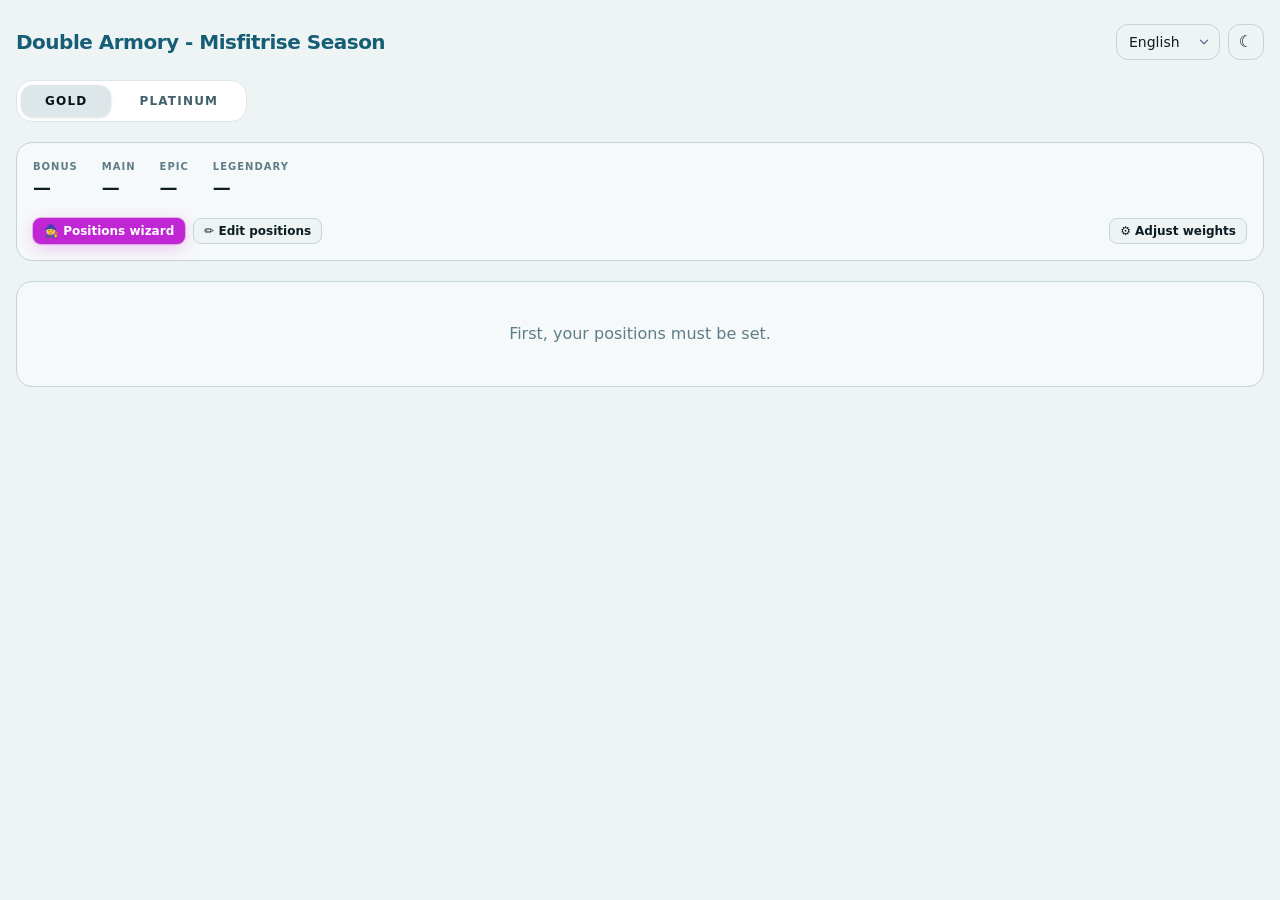
==== misfitrise-2026/index.html @ 25e9555a "Added Misfitrise 2026" ====
<!doctype html><html lang="en"><head><meta charset="UTF-8"><meta name="viewport" content="width=device-width,initial-scale=1"><title>Double Armory - Misfitrise Season</title><script>(()=>{try{const e=localStorage.getItem("theme");document.documentElement.dataset.theme="light"===e||"dark"===e?e:matchMedia("(prefers-color-scheme: light)").matches?"light":"dark"}catch{document.documentElement.dataset.theme="dark"}})()</script><script type="module" crossorigin src="./assets/index-B98xTZjy.js"></script><link rel="stylesheet" crossorigin href="./assets/index-CyBYtYKt.css"></head><body><div id="root"></div></body></html>
---- misfitrise-2026/assets/index-CyBYtYKt.css ----
/*! tailwindcss v4.3.1 | MIT License | https://tailwindcss.com */
@layer properties{@supports (((-webkit-hyphens:none)) and (not (margin-trim:inline))) or ((-moz-orient:inline) and (not (color:rgb(from red r g b)))){*,:before,:after,::backdrop{--tw-rotate-x:initial;--tw-rotate-y:initial;--tw-rotate-z:initial;--tw-skew-x:initial;--tw-skew-y:initial;--tw-border-style:solid;--tw-font-weight:initial;--tw-ordinal:initial;--tw-slashed-zero:initial;--tw-numeric-figure:initial;--tw-numeric-spacing:initial;--tw-numeric-fraction:initial;--tw-shadow:0 0 #0000;--tw-shadow-color:initial;--tw-shadow-alpha:100%;--tw-inset-shadow:0 0 #0000;--tw-inset-shadow-color:initial;--tw-inset-shadow-alpha:100%;--tw-ring-color:initial;--tw-ring-shadow:0 0 #0000;--tw-inset-ring-color:initial;--tw-inset-ring-shadow:0 0 #0000;--tw-ring-inset:initial;--tw-ring-offset-width:0px;--tw-ring-offset-color:#fff;--tw-ring-offset-shadow:0 0 #0000;--tw-outline-style:solid;--tw-blur:initial;--tw-brightness:initial;--tw-contrast:initial;--tw-grayscale:initial;--tw-hue-rotate:initial;--tw-invert:initial;--tw-opacity:initial;--tw-saturate:initial;--tw-sepia:initial;--tw-drop-shadow:initial;--tw-drop-shadow-color:initial;--tw-drop-shadow-alpha:100%;--tw-drop-shadow-size:initial;--tw-tracking:initial;--tw-leading:initial}}}@layer theme{:root,:host{--font-sans:ui-sans-serif, system-ui, sans-serif, "Apple Color Emoji", "Segoe UI Emoji", "Segoe UI Symbol", "Noto Color Emoji";--font-mono:ui-monospace, SFMono-Regular, Menlo, Monaco, Consolas, "Liberation Mono", "Courier New", monospace;--color-slate-100:oklch(96.8% .007 247.896);--color-slate-800:oklch(27.9% .041 260.031);--color-slate-900:oklch(20.8% .042 265.755);--color-slate-950:oklch(12.9% .042 264.695);--spacing:.25rem;--container-md:28rem;--container-3xl:48rem;--text-xs:.75rem;--text-xs--line-height:calc(1 / .75);--text-sm:.875rem;--text-sm--line-height:calc(1.25 / .875);--text-base:1rem;--text-base--line-height:calc(1.5 / 1);--text-lg:1.125rem;--text-lg--line-height:calc(1.75 / 1.125);--text-xl:1.25rem;--text-xl--line-height:calc(1.75 / 1.25);--text-2xl:1.5rem;--text-2xl--line-height:calc(2 / 1.5);--font-weight-medium:500;--font-weight-semibold:600;--font-weight-bold:700;--font-weight-extrabold:800;--tracking-tight:-.025em;--tracking-wide:.025em;--tracking-widest:.1em;--leading-snug:1.375;--radius-lg:.5rem;--radius-xl:.75rem;--radius-2xl:1rem;--default-transition-duration:.15s;--default-transition-timing-function:cubic-bezier(.4, 0, .2, 1);--default-font-family:var(--font-sans);--default-mono-font-family:var(--font-mono);--color-epic:#a855f7;--color-legendary:#f59e0b;--color-mythic:#3b82f6;--color-best:#34d399;--color-accent:#38a3bf;--color-accent-bright:#a6d8ea;--color-canvas:#0e1619;--color-surface:#14222a;--color-panel:#1a2a33;--color-control:#1a2a33;--color-control-hover:#28404c;--color-divider:#2c4651;--color-hairline:#1a2a33;--color-edge:#3b5965;--color-faint:#5f7d89;--color-muted:#8da6b0;--color-ink-2:#c4d4da;--color-heading:#d8e6ec;--color-ink:#eef4f6;--color-ink-strong:#fff}}@layer base{*,:after,:before,::backdrop{box-sizing:border-box;border:0 solid;margin:0;padding:0}::file-selector-button{box-sizing:border-box;border:0 solid;margin:0;padding:0}html,:host{-webkit-text-size-adjust:100%;tab-size:4;line-height:1.5;font-family:var(--default-font-family,ui-sans-serif, system-ui, sans-serif, "Apple Color Emoji", "Segoe UI Emoji", "Segoe UI Symbol", "Noto Color Emoji");font-feature-settings:var(--default-font-feature-settings,normal);font-variation-settings:var(--default-font-variation-settings,normal);-webkit-tap-highlight-color:transparent}hr{height:0;color:inherit;border-top-width:1px}abbr:where([title]){-webkit-text-decoration:underline dotted;text-decoration:underline dotted}h1,h2,h3,h4,h5,h6{font-size:inherit;font-weight:inherit}a{color:inherit;-webkit-text-decoration:inherit;-webkit-text-decoration:inherit;-webkit-text-decoration:inherit;-webkit-text-decoration:inherit;text-decoration:inherit}b,strong{font-weight:bolder}code,kbd,samp,pre{font-family:var(--default-mono-font-family,ui-monospace, SFMono-Regular, Menlo, Monaco, Consolas, "Liberation Mono", "Courier New", monospace);font-feature-settings:var(--default-mono-font-feature-settings,normal);font-variation-settings:var(--default-mono-font-variation-settings,normal);font-size:1em}small{font-size:80%}sub,sup{vertical-align:baseline;font-size:75%;line-height:0;position:relative}sub{bottom:-.25em}sup{top:-.5em}table{text-indent:0;border-color:inherit;border-collapse:collapse}:-moz-focusring{outline:auto}progress{vertical-align:baseline}summary{display:list-item}ol,ul,menu{list-style:none}img,svg,video,canvas,audio,iframe,embed,object{vertical-align:middle;display:block}img,video{max-width:100%;height:auto}button,input,select,optgroup,textarea{font:inherit;font-feature-settings:inherit;font-variation-settings:inherit;letter-spacing:inherit;color:inherit;opacity:1;background-color:#0000;border-radius:0}::file-selector-button{font:inherit;font-feature-settings:inherit;font-variation-settings:inherit;letter-spacing:inherit;color:inherit;opacity:1;background-color:#0000;border-radius:0}:where(select:is([multiple],[size])) optgroup{font-weight:bolder}:where(select:is([multiple],[size])) optgroup option{padding-inline-start:20px}::file-selector-button{margin-inline-end:4px}::placeholder{opacity:1}@supports (not ((-webkit-appearance:-apple-pay-button))) or (contain-intrinsic-size:1px){::placeholder{color:currentColor}@supports (color:color-mix(in lab, red, red)){::placeholder{color:color-mix(in oklab, currentcolor 50%, transparent)}}}textarea{resize:vertical}::-webkit-search-decoration{-webkit-appearance:none}::-webkit-date-and-time-value{min-height:1lh;text-align:inherit}::-webkit-datetime-edit{display:inline-flex}::-webkit-datetime-edit-fields-wrapper{padding:0}::-webkit-datetime-edit{padding-block:0}::-webkit-datetime-edit-year-field{padding-block:0}::-webkit-datetime-edit-month-field{padding-block:0}::-webkit-datetime-edit-day-field{padding-block:0}::-webkit-datetime-edit-hour-field{padding-block:0}::-webkit-datetime-edit-minute-field{padding-block:0}::-webkit-datetime-edit-second-field{padding-block:0}::-webkit-datetime-edit-millisecond-field{padding-block:0}::-webkit-datetime-edit-meridiem-field{padding-block:0}::-webkit-calendar-picker-indicator{line-height:1}:-moz-ui-invalid{box-shadow:none}button,input:where([type=button],[type=reset],[type=submit]){appearance:button}::file-selector-button{appearance:button}::-webkit-inner-spin-button{height:auto}::-webkit-outer-spin-button{height:auto}[hidden]:where(:not([hidden=until-found])){display:none!important}body{background-color:var(--color-canvas);min-height:100vh;color:var(--color-ink);-webkit-font-smoothing:antialiased;-moz-osx-font-smoothing:grayscale;background-image:radial-gradient(ellipse 80% 40% at 50% -10%, var(--page-glow) 0%, transparent 70%);font-family:Segoe UI,system-ui,-apple-system,sans-serif}}@layer components{.container{max-width:var(--container-3xl);gap:calc(var(--spacing) * 5);padding-inline:calc(var(--spacing) * 4);padding-block:calc(var(--spacing) * 6);flex-direction:column;margin-inline:auto;display:flex}.app-header{justify-content:space-between;align-items:center;gap:calc(var(--spacing) * 4);display:flex}.app-title{font-size:var(--text-xl);line-height:var(--tw-leading,var(--text-xl--line-height));--tw-font-weight:var(--font-weight-extrabold);font-weight:var(--font-weight-extrabold);--tw-tracking:var(--tracking-tight);letter-spacing:var(--tracking-tight);color:var(--color-accent-bright)}.header-controls{align-items:center;gap:calc(var(--spacing) * 2);display:flex}.theme-toggle{height:calc(var(--spacing) * 9);width:calc(var(--spacing) * 9);border-radius:var(--radius-xl);font-size:var(--text-base);line-height:var(--tw-leading,var(--text-base--line-height));--tw-leading:1;justify-content:center;align-items:center;padding:0;line-height:1;display:flex}.language-select{height:calc(var(--spacing) * 9);cursor:pointer;appearance:none;border-radius:var(--radius-xl);border-style:var(--tw-border-style);border-width:1px;border-color:var(--color-divider);background-color:var(--color-control);padding-block:0;padding-right:calc(var(--spacing) * 8);padding-left:calc(var(--spacing) * 3);font-size:var(--text-sm);line-height:var(--tw-leading,var(--text-sm--line-height));color:var(--color-ink);transition-property:color,background-color,border-color,outline-color,text-decoration-color,fill,stroke,--tw-gradient-from,--tw-gradient-via,--tw-gradient-to;transition-timing-function:var(--tw-ease,var(--default-transition-timing-function));transition-duration:var(--tw-duration,var(--default-transition-duration))}@media (hover:hover){.language-select:hover{background-color:var(--color-control-hover)}}.language-select{background-image:url("data:image/svg+xml,%3Csvg xmlns='http://www.w3.org/2000/svg' viewBox='0 0 16 16' fill='none' stroke='%2364748b' stroke-width='1.5' stroke-linecap='round' stroke-linejoin='round'%3E%3Cpath d='M4 6l4 4 4-4'/%3E%3C/svg%3E");background-position:right .5rem center;background-repeat:no-repeat;background-size:.85rem}.tabs{gap:var(--spacing);border-radius:var(--radius-2xl);border-style:var(--tw-border-style);border-width:1px;border-color:var(--color-hairline);background-color:var(--color-surface);width:fit-content;padding:var(--spacing);display:inline-flex}.tab{cursor:pointer;border-radius:var(--radius-xl);border-style:var(--tw-border-style);padding-inline:calc(var(--spacing) * 6);padding-block:calc(var(--spacing) * 2);font-size:var(--text-xs);line-height:var(--tw-leading,var(--text-xs--line-height));--tw-font-weight:var(--font-weight-bold);font-weight:var(--font-weight-bold);--tw-tracking:var(--tracking-widest);letter-spacing:var(--tracking-widest);color:var(--color-muted);text-transform:uppercase;transition-property:color,background-color,border-color,outline-color,text-decoration-color,fill,stroke,--tw-gradient-from,--tw-gradient-via,--tw-gradient-to;transition-timing-function:var(--tw-ease,var(--default-transition-timing-function));transition-duration:var(--tw-duration,var(--default-transition-duration));background-color:#0000;border-width:0}.tab:hover{background-color:var(--color-control);color:var(--color-ink)}.tab[aria-current=true]{background-color:var(--color-control-hover);color:var(--color-ink-strong);--tw-shadow:0 1px 3px 0 var(--tw-shadow-color,#0000001a), 0 1px 2px -1px var(--tw-shadow-color,#0000001a);box-shadow:var(--tw-inset-shadow), var(--tw-inset-ring-shadow), var(--tw-ring-offset-shadow), var(--tw-ring-shadow), var(--tw-shadow)}.view-toggle{margin-block:calc(var(--spacing) * -2);cursor:pointer;align-items:center;gap:var(--spacing);border-radius:var(--radius-xl);border-style:var(--tw-border-style);border-width:1px;border-color:var(--color-hairline);background-color:var(--color-surface);width:fit-content;padding-inline:calc(var(--spacing) * 3);padding-block:var(--spacing);--tw-font-weight:var(--font-weight-bold);font-size:10px;font-weight:var(--font-weight-bold);--tw-tracking:var(--tracking-wide);letter-spacing:var(--tracking-wide);color:var(--color-muted);text-transform:uppercase;transition-property:color,background-color,border-color,outline-color,text-decoration-color,fill,stroke,--tw-gradient-from,--tw-gradient-via,--tw-gradient-to;transition-timing-function:var(--tw-ease,var(--default-transition-timing-function));transition-duration:var(--tw-duration,var(--default-transition-duration));align-self:flex-end;display:inline-flex}.view-toggle:hover{background-color:var(--color-control);color:var(--color-ink)}.view-toggle[aria-pressed=true],.view-toggle[aria-checked=true]{background-color:var(--color-control-hover);color:var(--color-ink-strong);--tw-shadow:0 1px 3px 0 var(--tw-shadow-color,#0000001a), 0 1px 2px -1px var(--tw-shadow-color,#0000001a);box-shadow:var(--tw-inset-shadow), var(--tw-inset-ring-shadow), var(--tw-ring-offset-shadow), var(--tw-ring-shadow), var(--tw-shadow)}.badge{padding-inline:calc(var(--spacing) * 1.5);padding-block:calc(var(--spacing) * .5);--tw-font-weight:var(--font-weight-bold);font-size:10px;font-weight:var(--font-weight-bold);--tw-tracking:var(--tracking-wide);letter-spacing:var(--tracking-wide);text-transform:uppercase;border-radius:.25rem;display:inline-block}.badge-epic{color:var(--color-epic);background:#a855f729}.badge-legendary{color:var(--color-legendary);background:#f59e0b29}.badge-mythic{color:var(--color-mythic);background:#3b82f629}.inputs{gap:calc(var(--spacing) * 4);border-radius:var(--radius-2xl);border-style:var(--tw-border-style);border-width:1px;border-color:var(--color-edge);background-color:#1a2a3380;flex-direction:column;display:flex}@supports (color:color-mix(in lab, red, red)){.inputs{background-color:color-mix(in oklab, var(--color-panel) 50%, transparent)}}.inputs{padding:calc(var(--spacing) * 4)}.readouts{align-items:flex-end;gap:calc(var(--spacing) * 6);flex-wrap:wrap;display:flex}.readout-label{--tw-font-weight:var(--font-weight-bold);font-size:10px;font-weight:var(--font-weight-bold);--tw-tracking:var(--tracking-widest);letter-spacing:var(--tracking-widest);color:var(--color-faint);text-transform:uppercase}.readout-value{font-size:var(--text-lg);line-height:var(--tw-leading,var(--text-lg--line-height));--tw-font-weight:var(--font-weight-bold);font-weight:var(--font-weight-bold);--tw-numeric-spacing:tabular-nums;font-variant-numeric:var(--tw-ordinal,) var(--tw-slashed-zero,) var(--tw-numeric-figure,) var(--tw-numeric-spacing,) var(--tw-numeric-fraction,)}.warn{border-radius:var(--radius-lg);padding-inline:calc(var(--spacing) * 3);padding-block:calc(var(--spacing) * 2);font-size:var(--text-sm);line-height:var(--tw-leading,var(--text-sm--line-height));color:var(--color-ink-2);border:1px solid #f59e0b59}@supports (color:color-mix(in lab, red, red)){.warn{border:1px solid color-mix(in srgb, var(--color-legendary) 35%, transparent)}}.warn{border-left-width:3px;border-left-color:var(--color-legendary);background:#f59e0b1a}@supports (color:color-mix(in lab, red, red)){.warn{background:color-mix(in srgb, var(--color-legendary) 10%, transparent)}}.view-btns,.pos-bar,.weights-header,.calibration-actions,.calibration-event-btns{gap:calc(var(--spacing) * 2);flex-wrap:wrap;display:flex}.input-group{gap:var(--spacing);font-size:var(--text-sm);line-height:var(--tw-leading,var(--text-sm--line-height));color:var(--color-ink-2);flex-direction:column;display:flex}.input-grid{column-gap:calc(var(--spacing) * 8);row-gap:calc(var(--spacing) * 4);grid-template-columns:repeat(auto-fill,minmax(12rem,1fr));display:grid}.input-group>span{white-space:nowrap}.input-suffix{align-items:center;gap:calc(var(--spacing) * 1.5);display:flex}.input-suffix>span{font-size:var(--text-sm);line-height:var(--tw-leading,var(--text-sm--line-height));--tw-font-weight:var(--font-weight-semibold);font-weight:var(--font-weight-semibold);color:var(--color-muted)}.stepper{align-items:center;gap:calc(var(--spacing) * 2);display:flex}.stepper-value{min-width:calc(var(--spacing) * 10);justify-content:center;align-items:center;gap:var(--spacing);font-size:var(--text-base);line-height:var(--tw-leading,var(--text-base--line-height));--tw-font-weight:var(--font-weight-bold);font-weight:var(--font-weight-bold);color:var(--color-ink);display:inline-flex}.stepper-value input{width:calc(var(--spacing) * 14);text-align:center;font-size:var(--text-base);line-height:var(--tw-leading,var(--text-base--line-height));--tw-font-weight:var(--font-weight-bold);font-weight:var(--font-weight-bold);color:var(--color-ink);--tw-outline-style:none;appearance:textfield;background-color:#0000;outline-style:none}.stepper-value input::-webkit-inner-spin-button{-webkit-appearance:none;margin:0}.stepper-value input::-webkit-outer-spin-button{-webkit-appearance:none;margin:0}.stepper-suffix{font-size:var(--text-sm);line-height:var(--tw-leading,var(--text-sm--line-height));--tw-font-weight:var(--font-weight-semibold);font-weight:var(--font-weight-semibold);color:var(--color-muted)}.pos-bar{border-top-style:var(--tw-border-style);border-top-width:1px;border-color:var(--color-divider);padding-top:calc(var(--spacing) * 4)}button{cursor:pointer;border-radius:var(--radius-lg);border-style:var(--tw-border-style);border-width:1px;border-color:var(--color-divider);background-color:var(--color-control);padding-inline:calc(var(--spacing) * 3);padding-block:calc(var(--spacing) * 1.5);font-size:var(--text-sm);line-height:var(--tw-leading,var(--text-sm--line-height));--tw-font-weight:var(--font-weight-semibold);font-weight:var(--font-weight-semibold);color:var(--color-ink);transition-property:color,background-color,border-color,outline-color,text-decoration-color,fill,stroke,--tw-gradient-from,--tw-gradient-via,--tw-gradient-to;transition-timing-function:var(--tw-ease,var(--default-transition-timing-function));transition-duration:var(--tw-duration,var(--default-transition-duration))}@media (hover:hover){button:hover{background-color:var(--color-control-hover)}}button:disabled{cursor:not-allowed;opacity:.4}input[type=number]{width:calc(var(--spacing) * 16);border-radius:var(--radius-lg);border-style:var(--tw-border-style);border-width:1px;border-color:var(--color-divider);background-color:var(--color-control);padding-inline:calc(var(--spacing) * 2.5);padding-block:calc(var(--spacing) * 1.5);font-size:var(--text-base);line-height:var(--tw-leading,var(--text-base--line-height));--tw-font-weight:var(--font-weight-bold);font-weight:var(--font-weight-bold);color:var(--color-ink);--tw-outline-style:none;outline-style:none}input[type=number]:focus{border-color:var(--color-faint)}.btn-sm{padding-inline:calc(var(--spacing) * 2.5);padding-block:var(--spacing);font-size:var(--text-xs);line-height:var(--tw-leading,var(--text-xs--line-height))}.open-btn,.calibration-confirm{background:var(--cta-bg);color:var(--cta-fg);border-color:#0000}.open-btn:hover,.calibration-confirm:hover{background:var(--cta-bg-hover)}.btn-primary{background:var(--wizard-bg);color:var(--wizard-fg);box-shadow:0 0 0 1px var(--wizard-glow), 0 4px 18px -2px var(--wizard-glow);border-color:#0000}.btn-primary:hover{background:var(--wizard-bg-hover)}.e-cell .open-btn{margin-top:auto;margin-left:auto}.open-btn:focus{--tw-outline-style:none;box-shadow:0 0 0 2px var(--color-canvas), 0 0 0 4px var(--color-accent);outline-style:none}.undo-btn{padding-inline:calc(var(--spacing) * 2);padding-block:var(--spacing);font-size:var(--text-xs);line-height:var(--tw-leading,var(--text-xs--line-height));--tw-font-weight:var(--font-weight-medium);font-weight:var(--font-weight-medium);color:var(--color-faint);background-color:#0000;border-color:#0000;margin-top:auto;margin-left:auto}.undo-btn:hover{background-color:var(--color-control);color:var(--color-ink-2)}.table-wrap{border-radius:var(--radius-2xl);border-style:var(--tw-border-style);border-width:1px;border-color:var(--color-edge);background-color:#1a2a3380;overflow:hidden}@supports (color:color-mix(in lab, red, red)){.table-wrap{background-color:color-mix(in oklab, var(--color-panel) 50%, transparent)}}.t-head,.t-row{gap:calc(var(--spacing) * 3);padding-inline:calc(var(--spacing) * 3);grid-template-columns:2.5rem 1fr 1fr;display:grid}.t-head{border-bottom-style:var(--tw-border-style);border-bottom-width:1px;border-color:var(--color-divider);padding-block:calc(var(--spacing) * 2);align-items:center}.t-head-cell{--tw-font-weight:var(--font-weight-bold);font-size:11px;font-weight:var(--font-weight-bold);--tw-tracking:var(--tracking-widest);letter-spacing:var(--tracking-widest);color:var(--color-faint);text-transform:uppercase}.t-head-cell.assault,.t-head-cell.main{font-size:var(--text-lg);line-height:var(--tw-leading,var(--text-lg--line-height));--tw-font-weight:var(--font-weight-extrabold);font-weight:var(--font-weight-extrabold);--tw-tracking:var(--tracking-wide);letter-spacing:var(--tracking-wide);color:var(--color-accent-bright)}.t-head-cell.best-head{color:var(--color-best)}.t-head-cell.rec{font-size:var(--text-xl);line-height:var(--tw-leading,var(--text-xl--line-height))}.t-head-cell.dim{font-size:var(--text-sm);line-height:var(--tw-leading,var(--text-sm--line-height))}.t-row{min-height:calc(var(--spacing) * 14);border-bottom-style:var(--tw-border-style);border-color:#2c465180;border-bottom-width:1px;align-items:stretch}@supports (color:color-mix(in lab, red, red)){.t-row{border-color:color-mix(in oklab, var(--color-divider) 50%, transparent)}}.t-row{padding-block:calc(var(--spacing) * 2)}.chest-num{font-size:var(--text-sm);line-height:var(--tw-leading,var(--text-sm--line-height));--tw-font-weight:var(--font-weight-bold);font-weight:var(--font-weight-bold);color:var(--color-faint);--tw-numeric-spacing:tabular-nums;font-variant-numeric:var(--tw-ordinal,) var(--tw-slashed-zero,) var(--tw-numeric-figure,) var(--tw-numeric-spacing,) var(--tw-numeric-fraction,)}.e-cell{align-items:flex-start;gap:calc(var(--spacing) * 1.5);border-radius:var(--radius-lg);min-width:0;padding:calc(var(--spacing) * 2);font-size:var(--text-sm);line-height:var(--tw-leading,var(--text-sm--line-height));flex-direction:column;display:flex}.e-cell .chosen{text-decoration-line:underline;-webkit-text-decoration-color:var(--color-faint);-webkit-text-decoration-color:var(--color-faint);-webkit-text-decoration-color:var(--color-faint);text-decoration-color:var(--color-faint);text-underline-offset:2px}.e-cell.better{--tw-font-weight:var(--font-weight-semibold);font-weight:var(--font-weight-semibold);background:var(--better-bg);box-shadow:inset 0 0 0 1.5px var(--better-ring)}.bonus-row{background:var(--bonus-bg)}.t-row.current{margin-block:var(--spacing);border-radius:var(--radius-xl);border-style:var(--tw-border-style);padding-block:calc(var(--spacing) * 3);border-width:1px;border-color:var(--current-border);background:var(--current-bg);box-shadow:0 0 0 1px var(--current-ring)}.t-row.upcoming{opacity:.65}.t-row.history{opacity:.45}.empty,.empty-state{padding-inline:calc(var(--spacing) * 4);padding-block:calc(var(--spacing) * 10);text-align:center;color:var(--color-faint)}.empty-state{border-radius:var(--radius-2xl);border-style:var(--tw-border-style);border-width:1px;border-color:var(--color-edge);background-color:#1a2a3380}@supports (color:color-mix(in lab, red, red)){.empty-state{background-color:color-mix(in oklab, var(--color-panel) 50%, transparent)}}.guidance{margin-bottom:calc(var(--spacing) * 3);align-items:center;gap:calc(var(--spacing) * 2);border-radius:var(--radius-2xl);border-style:var(--tw-border-style);padding:calc(var(--spacing) * 4);text-align:center;border-width:1px;border-color:var(--current-border);background:var(--current-bg);box-shadow:0 0 0 1px var(--current-ring);flex-direction:column;display:flex}.guidance-instruction{font-size:var(--text-base);line-height:var(--tw-leading,var(--text-base--line-height));color:var(--color-ink-2)}.guidance-instruction .g-num,.guidance-instruction .g-evt{font-size:var(--text-2xl);line-height:var(--tw-leading,var(--text-2xl--line-height));--tw-font-weight:var(--font-weight-extrabold);font-weight:var(--font-weight-extrabold);color:var(--color-ink)}.guidance-rarities{font-size:var(--text-sm);line-height:var(--tw-leading,var(--text-sm--line-height))}.rarity-name{--tw-font-weight:var(--font-weight-semibold);font-weight:var(--font-weight-semibold)}.rname-epic{color:var(--color-epic)}.rname-legendary{color:var(--color-legendary)}.rname-mythic{color:var(--color-mythic)}.guidance-action{margin-top:var(--spacing);border-radius:var(--radius-lg);padding-inline:calc(var(--spacing) * 6);padding-block:calc(var(--spacing) * 2.5);--tw-font-weight:var(--font-weight-bold);font-weight:var(--font-weight-bold);background:var(--cta-bg);color:var(--cta-fg)}.guidance-action:hover{background:var(--cta-bg-hover)}.e-cell.continuity{border-radius:var(--radius-lg);outline:1.5px dashed #38a3bf8c}@supports (color:color-mix(in lab, red, red)){.e-cell.continuity{outline:1.5px dashed color-mix(in srgb, var(--color-accent) 55%, transparent)}}.e-cell.continuity{outline-offset:-1.5px}.view-selector{margin-top:var(--spacing);margin-bottom:var(--spacing);justify-content:flex-end;align-items:center;gap:calc(var(--spacing) * 2);flex-wrap:wrap;align-self:flex-end;display:flex}.view-desc{margin-bottom:calc(var(--spacing) * 3);text-align:center;font-size:var(--text-sm);line-height:var(--tw-leading,var(--text-sm--line-height));--tw-leading:var(--leading-snug);line-height:var(--leading-snug);color:var(--color-faint)}.bulk{margin-bottom:calc(var(--spacing) * 3);gap:calc(var(--spacing) * 3);flex-direction:column;display:flex}.bulk-reco{text-align:center;font-size:var(--text-base);line-height:var(--tw-leading,var(--text-base--line-height));color:var(--color-ink-2)}.bulk-reco .g-num,.bulk-reco .g-evt{font-size:var(--text-2xl);line-height:var(--tw-leading,var(--text-2xl--line-height));--tw-font-weight:var(--font-weight-extrabold);font-weight:var(--font-weight-extrabold);color:var(--color-ink)}.bulk-cols{gap:calc(var(--spacing) * 3);grid-template-columns:repeat(2,minmax(0,1fr));display:grid}.bulk-col{gap:calc(var(--spacing) * 2);border-radius:var(--radius-2xl);border-style:var(--tw-border-style);border-width:1px;border-color:var(--color-edge);background-color:#1a2a3380;flex-direction:column;display:flex}@supports (color:color-mix(in lab, red, red)){.bulk-col{background-color:color-mix(in oklab, var(--color-panel) 50%, transparent)}}.bulk-col{padding:calc(var(--spacing) * 3)}.bulk-col-best{border-color:var(--current-border);background:var(--current-bg);box-shadow:0 0 0 1px var(--current-ring)}.bulk-col-head{justify-content:space-between;align-items:baseline;gap:calc(var(--spacing) * 2);display:flex}.bulk-evt{font-size:var(--text-base);line-height:var(--tw-leading,var(--text-base--line-height));--tw-font-weight:var(--font-weight-bold);font-weight:var(--font-weight-bold);color:var(--color-ink-strong)}.bulk-draws{gap:calc(var(--spacing) * .5);font-size:var(--text-sm);line-height:var(--tw-leading,var(--text-sm--line-height));flex-direction:column;display:flex}.bulk-draw{align-items:center;gap:var(--spacing);--tw-font-weight:var(--font-weight-medium);font-weight:var(--font-weight-medium);display:flex}.bulk-draw-bonus{--tw-font-weight:var(--font-weight-semibold);font-weight:var(--font-weight-semibold)}.bulk-star{color:var(--color-legendary)}.bulk-commit-alt{opacity:.8;background:var(--control-bg,var(--cta-bg))}.bulk-unavailable{border-radius:var(--radius-2xl);border-style:var(--tw-border-style);border-width:1px;border-color:var(--color-edge);background-color:#1a2a3380}@supports (color:color-mix(in lab, red, red)){.bulk-unavailable{background-color:color-mix(in oklab, var(--color-panel) 50%, transparent)}}.bulk-unavailable{padding:calc(var(--spacing) * 4);text-align:center;font-size:var(--text-sm);line-height:var(--tw-leading,var(--text-sm--line-height));color:var(--color-faint)}.weights-wrap{gap:calc(var(--spacing) * 3);border-radius:var(--radius-2xl);border-style:var(--tw-border-style);border-width:1px;border-color:var(--color-edge);background-color:#1a2a3380;flex-direction:column;display:flex}@supports (color:color-mix(in lab, red, red)){.weights-wrap{background-color:color-mix(in oklab, var(--color-panel) 50%, transparent)}}.weights-wrap{padding:calc(var(--spacing) * 4)}.weights-intro{gap:calc(var(--spacing) * .5);flex-direction:column;display:flex}.weights-intro-title{font-size:var(--text-base);line-height:var(--tw-leading,var(--text-base--line-height));--tw-font-weight:var(--font-weight-semibold);font-weight:var(--font-weight-semibold);color:var(--color-ink-2)}.weights-intro-body{font-size:var(--text-sm);line-height:var(--tw-leading,var(--text-sm--line-height));--tw-leading:var(--leading-snug);line-height:var(--leading-snug);color:var(--color-faint)}.weight-list{gap:var(--spacing);flex-direction:column;display:flex}.weight-item{align-items:center;gap:calc(var(--spacing) * 3);border-radius:var(--radius-lg);border-style:var(--tw-border-style);border-width:1px;border-color:var(--color-hairline);background-color:#1a2a3366;display:flex}@supports (color:color-mix(in lab, red, red)){.weight-item{background-color:color-mix(in oklab, var(--color-panel) 40%, transparent)}}.weight-item{padding-inline:calc(var(--spacing) * 3);padding-block:calc(var(--spacing) * 2)}.weight-item[data-dragging]{border-color:var(--color-edge);background-color:#28404c99}@supports (color:color-mix(in lab, red, red)){.weight-item[data-dragging]{background-color:color-mix(in oklab, var(--color-control-hover) 60%, transparent)}}.weight-item[data-dragging]{--tw-shadow:0 10px 15px -3px var(--tw-shadow-color,#0000001a), 0 4px 6px -4px var(--tw-shadow-color,#0000001a);box-shadow:var(--tw-inset-shadow), var(--tw-inset-ring-shadow), var(--tw-ring-offset-shadow), var(--tw-ring-shadow), var(--tw-shadow)}.weight-item .item-name{text-overflow:ellipsis;white-space:nowrap;min-width:0;font-size:var(--text-sm);line-height:var(--tw-leading,var(--text-sm--line-height));flex:1;overflow:hidden}.grip{cursor:grab;touch-action:none;padding-inline:var(--spacing);--tw-leading:1;color:var(--color-faint);-webkit-user-select:none;user-select:none;line-height:1}@media (hover:hover){.grip:hover{color:var(--color-ink-2)}}.weight-item[data-dragging] .grip{cursor:grabbing}.calibration-wrap{gap:calc(var(--spacing) * 3);border-radius:var(--radius-2xl);border-style:var(--tw-border-style);border-width:1px;border-color:var(--color-edge);background-color:#1a2a3380;flex-direction:column;display:flex}@supports (color:color-mix(in lab, red, red)){.calibration-wrap{background-color:color-mix(in oklab, var(--color-panel) 50%, transparent)}}.calibration-wrap{padding:calc(var(--spacing) * 4)}.calibration-wrap h2{font-size:var(--text-lg);line-height:var(--tw-leading,var(--text-lg--line-height));--tw-font-weight:var(--font-weight-bold);font-weight:var(--font-weight-bold)}.calibration-counter{font-size:var(--text-sm);line-height:var(--tw-leading,var(--text-sm--line-height));--tw-font-weight:var(--font-weight-bold);font-weight:var(--font-weight-bold);color:var(--color-muted)}.calibration-subline,.calibration-not-listed{font-size:var(--text-sm);line-height:var(--tw-leading,var(--text-sm--line-height));color:var(--color-muted)}.calibration-not-listed summary{cursor:pointer;-webkit-user-select:none;user-select:none}.calibration-not-listed p{margin-top:calc(var(--spacing) * 2);--tw-leading:var(--leading-snug);line-height:var(--leading-snug)}.calibration-actions{border-block-style:var(--tw-border-style);border-block-width:1px;border-color:var(--color-divider);padding-block:calc(var(--spacing) * 4)}.calibration-items{gap:calc(var(--spacing) * 2);flex-wrap:wrap;display:flex}.calibration-item-btn{align-items:center;gap:calc(var(--spacing) * 1.5);border-radius:var(--radius-lg);border-style:var(--tw-border-style);border-width:1px;border-color:var(--color-divider);background-color:var(--color-control);padding-inline:calc(var(--spacing) * 2);padding-block:var(--spacing);font-size:var(--text-sm);line-height:var(--tw-leading,var(--text-sm--line-height));display:inline-flex}.calibration-picks{gap:var(--spacing);flex-direction:column;display:flex}.calibration-picks li{align-items:center;gap:calc(var(--spacing) * 2);border-bottom-style:var(--tw-border-style);border-color:#1a2a3380;border-bottom-width:1px;display:flex}@supports (color:color-mix(in lab, red, red)){.calibration-picks li{border-color:color-mix(in oklab, var(--color-hairline) 50%, transparent)}}.calibration-picks li{padding-block:var(--spacing);font-size:var(--text-sm);line-height:var(--tw-leading,var(--text-sm--line-height))}.calibration-result-row{justify-content:space-between;align-items:center;gap:calc(var(--spacing) * 3);border-bottom-style:var(--tw-border-style);border-color:#1a2a3380;border-bottom-width:1px;display:flex}@supports (color:color-mix(in lab, red, red)){.calibration-result-row{border-color:color-mix(in oklab, var(--color-hairline) 50%, transparent)}}.calibration-result-row{padding-block:calc(var(--spacing) * 2);font-size:var(--text-sm);line-height:var(--tw-leading,var(--text-sm--line-height))}.calibration-result-label{--tw-font-weight:var(--font-weight-semibold);font-weight:var(--font-weight-semibold);color:var(--color-ink-2)}.calibration-bonus-summary{align-items:center;gap:calc(var(--spacing) * 2);border-bottom-style:var(--tw-border-style);border-color:#1a2a3380;border-bottom-width:1px;flex-wrap:wrap;display:flex}@supports (color:color-mix(in lab, red, red)){.calibration-bonus-summary{border-color:color-mix(in oklab, var(--color-hairline) 50%, transparent)}}.calibration-bonus-summary{padding-block:calc(var(--spacing) * 2);font-size:var(--text-sm);line-height:var(--tw-leading,var(--text-sm--line-height));color:var(--color-muted)}.calibration-bonus-value{--tw-font-weight:var(--font-weight-semibold);font-weight:var(--font-weight-semibold);color:var(--color-ink);align-items:center;display:inline-flex}.calibration-bonus-summary>button{border-radius:var(--radius-lg);border-style:var(--tw-border-style);border-width:1px;border-color:var(--color-divider);background-color:var(--color-control);padding-inline:calc(var(--spacing) * 3);padding-block:var(--spacing);font-size:var(--text-sm);line-height:var(--tw-leading,var(--text-sm--line-height));color:var(--color-ink);transition-property:color,background-color,border-color,outline-color,text-decoration-color,fill,stroke,--tw-gradient-from,--tw-gradient-via,--tw-gradient-to;transition-timing-function:var(--tw-ease,var(--default-transition-timing-function));transition-duration:var(--tw-duration,var(--default-transition-duration));margin-left:auto}@media (hover:hover){.calibration-bonus-summary>button:hover{background-color:var(--color-control-hover)}}.calibration-bonus-choice{justify-content:flex-end;gap:calc(var(--spacing) * 2);display:flex}.calibration-rarity-choice{justify-content:flex-start;gap:calc(var(--spacing) * 2);flex-wrap:wrap;display:flex}.e-cell.uncertain{opacity:.8}.e-cell .reveal-hint{font-size:var(--text-sm);line-height:var(--tw-leading,var(--text-sm--line-height));color:var(--color-faint);font-style:italic}.modal-overlay{z-index:50;padding:calc(var(--spacing) * 4);background:#0000008c;justify-content:center;align-items:center;display:flex;position:fixed;inset:0}.modal{width:100%;max-height:80vh;max-width:var(--container-md);gap:calc(var(--spacing) * 3);border-radius:var(--radius-2xl);border-style:var(--tw-border-style);border-width:1px;border-color:var(--color-edge);background-color:var(--color-panel);padding:calc(var(--spacing) * 4);--tw-shadow:0 20px 25px -5px var(--tw-shadow-color,#0000001a), 0 8px 10px -6px var(--tw-shadow-color,#0000001a);box-shadow:var(--tw-inset-shadow), var(--tw-inset-ring-shadow), var(--tw-ring-offset-shadow), var(--tw-ring-shadow), var(--tw-shadow);flex-direction:column;display:flex;overflow-y:auto}.modal h3{font-size:var(--text-lg);line-height:var(--tw-leading,var(--text-lg--line-height));--tw-font-weight:var(--font-weight-bold);font-weight:var(--font-weight-bold)}}@layer utilities{.collapse{visibility:collapse}.invisible{visibility:hidden}.visible{visibility:visible}.absolute{position:absolute}.fixed{position:fixed}.relative{position:relative}.static{position:static}.sticky{position:sticky}.isolate{isolation:isolate}.row-53{grid-row:53}.container{width:100%}@media (width>=40rem){.container{max-width:40rem}}@media (width>=48rem){.container{max-width:48rem}}@media (width>=64rem){.container{max-width:64rem}}@media (width>=80rem){.container{max-width:80rem}}@media (width>=96rem){.container{max-width:96rem}}.ml-auto{margin-left:auto}.block{display:block}.contents{display:contents}.flex{display:flex}.grid{display:grid}.hidden{display:none}.inline{display:inline}.inline-flex{display:inline-flex}.table{display:table}.min-h-14{min-height:calc(var(--spacing) * 14)}.shrink{flex-shrink:1}.grow{flex-grow:1}.transform{transform:var(--tw-rotate-x,) var(--tw-rotate-y,) var(--tw-rotate-z,) var(--tw-skew-x,) var(--tw-skew-y,)}.resize{resize:both}.flex-col{flex-direction:column}.items-center{align-items:center}.items-start{align-items:flex-start}.justify-between{justify-content:space-between}.self-end{align-self:flex-end}.overflow-hidden{overflow:hidden}.border{border-style:var(--tw-border-style);border-width:1px}.border-t{border-top-style:var(--tw-border-style);border-top-width:1px}.border-b{border-bottom-style:var(--tw-border-style);border-bottom-width:1px}.border-divider{border-color:var(--color-divider)}.border-slate-800{border-color:var(--color-slate-800)}.bg-control{background-color:var(--color-control)}.bg-slate-900\/60{background-color:#0f172b99}@supports (color:color-mix(in lab, red, red)){.bg-slate-900\/60{background-color:color-mix(in oklab, var(--color-slate-900) 60%, transparent)}}.bg-slate-950{background-color:var(--color-slate-950)}.px-2\.5{padding-inline:calc(var(--spacing) * 2.5)}.py-1{padding-block:var(--spacing)}.text-2xl{font-size:var(--text-2xl);line-height:var(--tw-leading,var(--text-2xl--line-height))}.text-lg{font-size:var(--text-lg);line-height:var(--tw-leading,var(--text-lg--line-height))}.text-sm{font-size:var(--text-sm);line-height:var(--tw-leading,var(--text-sm--line-height))}.text-xs{font-size:var(--text-xs);line-height:var(--tw-leading,var(--text-xs--line-height))}.font-bold{--tw-font-weight:var(--font-weight-bold);font-weight:var(--font-weight-bold)}.font-extrabold{--tw-font-weight:var(--font-weight-extrabold);font-weight:var(--font-weight-extrabold)}.text-heading{color:var(--color-heading)}.text-ink{color:var(--color-ink)}.text-muted{color:var(--color-muted)}.text-slate-100{color:var(--color-slate-100)}.capitalize{text-transform:capitalize}.lowercase{text-transform:lowercase}.ordinal{--tw-ordinal:ordinal;font-variant-numeric:var(--tw-ordinal,) var(--tw-slashed-zero,) var(--tw-numeric-figure,) var(--tw-numeric-spacing,) var(--tw-numeric-fraction,)}.tabular-nums{--tw-numeric-spacing:tabular-nums;font-variant-numeric:var(--tw-ordinal,) var(--tw-slashed-zero,) var(--tw-numeric-figure,) var(--tw-numeric-spacing,) var(--tw-numeric-fraction,)}.underline{text-decoration-line:underline}.opacity-55{opacity:.55}.opacity-65{opacity:.65}.opacity-80{opacity:.8}.shadow{--tw-shadow:0 1px 3px 0 var(--tw-shadow-color,#0000001a), 0 1px 2px -1px var(--tw-shadow-color,#0000001a);box-shadow:var(--tw-inset-shadow), var(--tw-inset-ring-shadow), var(--tw-ring-offset-shadow), var(--tw-ring-shadow), var(--tw-shadow)}.ring{--tw-ring-shadow:var(--tw-ring-inset,) 0 0 0 calc(1px + var(--tw-ring-offset-width)) var(--tw-ring-color,currentcolor);box-shadow:var(--tw-inset-shadow), var(--tw-inset-ring-shadow), var(--tw-ring-offset-shadow), var(--tw-ring-shadow), var(--tw-shadow)}.outline{outline-style:var(--tw-outline-style);outline-width:1px}.blur{--tw-blur:blur(8px);filter:var(--tw-blur,) var(--tw-brightness,) var(--tw-contrast,) var(--tw-grayscale,) var(--tw-hue-rotate,) var(--tw-invert,) var(--tw-saturate,) var(--tw-sepia,) var(--tw-drop-shadow,)}.invert{--tw-invert:invert(100%);filter:var(--tw-blur,) var(--tw-brightness,) var(--tw-contrast,) var(--tw-grayscale,) var(--tw-hue-rotate,) var(--tw-invert,) var(--tw-saturate,) var(--tw-sepia,) var(--tw-drop-shadow,)}.filter{filter:var(--tw-blur,) var(--tw-brightness,) var(--tw-contrast,) var(--tw-grayscale,) var(--tw-hue-rotate,) var(--tw-invert,) var(--tw-saturate,) var(--tw-sepia,) var(--tw-drop-shadow,)}.transition{transition-property:color,background-color,border-color,outline-color,text-decoration-color,fill,stroke,--tw-gradient-from,--tw-gradient-via,--tw-gradient-to,opacity,box-shadow,transform,translate,scale,rotate,filter,-webkit-backdrop-filter,backdrop-filter,display,content-visibility,overlay,pointer-events;transition-timing-function:var(--tw-ease,var(--default-transition-timing-function));transition-duration:var(--tw-duration,var(--default-transition-duration))}}:root{--page-glow:#38a3bf1c;--bonus-bg:#f59e0b12;--current-bg:#38a3bf14;--current-border:#38a3bf8c}@supports (color:color-mix(in lab, red, red)){:root{--current-border:color-mix(in srgb, var(--color-accent) 55%, transparent)}}:root{--current-ring:#38a3bf40}@supports (color:color-mix(in lab, red, red)){:root{--current-ring:color-mix(in srgb, var(--color-accent) 25%, transparent)}}:root{--cta-bg:#38a3bf2e}@supports (color:color-mix(in lab, red, red)){:root{--cta-bg:color-mix(in srgb, var(--color-accent) 18%, transparent)}}:root{--cta-bg-hover:#38a3bf4d}@supports (color:color-mix(in lab, red, red)){:root{--cta-bg-hover:color-mix(in srgb, var(--color-accent) 30%, transparent)}}:root{--cta-fg:var(--color-accent);--wizard-bg:#d946ef29;--wizard-bg-hover:#d946ef42;--wizard-fg:#f0abfc;--wizard-glow:#d946ef66;--better-bg:#34d39926}@supports (color:color-mix(in lab, red, red)){:root{--better-bg:color-mix(in srgb, var(--color-best) 15%, transparent)}}:root{--better-ring:#34d39999}@supports (color:color-mix(in lab, red, red)){:root{--better-ring:color-mix(in srgb, var(--color-best) 60%, transparent)}}[data-theme=light]{--color-canvas:#eef3f4;--color-surface:#fff;--color-panel:#fff;--color-control:#eef3f4;--color-control-hover:#dde7e9;--color-divider:#c4d4d8;--color-hairline:#dde7e9;--color-edge:#c4d4d8;--color-faint:#5f7d89;--color-muted:#43616b;--color-ink-2:#2e4a52;--color-heading:#16323b;--color-ink:#0d1d23;--color-ink-strong:#071316;--color-accent:#0e7490;--color-accent-bright:#155e75;--color-best:#059669;--color-legendary:#b45309;--page-glow:transparent;--bonus-bg:#f59e0b38;--current-bg:#38a3bf1f}@supports (color:color-mix(in lab, red, red)){[data-theme=light]{--current-bg:color-mix(in srgb, var(--color-accent) 12%, transparent)}}[data-theme=light]{--current-border:#38a3bfb3}@supports (color:color-mix(in lab, red, red)){[data-theme=light]{--current-border:color-mix(in srgb, var(--color-accent) 70%, transparent)}}[data-theme=light]{--current-ring:#38a3bf59}@supports (color:color-mix(in lab, red, red)){[data-theme=light]{--current-ring:color-mix(in srgb, var(--color-accent) 35%, transparent)}}[data-theme=light]{--cta-bg:var(--color-accent);--cta-bg-hover:#2e869d}@supports (color:color-mix(in lab, red, red)){[data-theme=light]{--cta-bg-hover:color-mix(in srgb, var(--color-accent) 82%, black)}}[data-theme=light]{--cta-fg:#fff;--wizard-bg:#c026d3;--wizard-bg-hover:#a320b3;--wizard-fg:#fff;--wizard-glow:#c026d34d;--better-bg:#34d39933}@supports (color:color-mix(in lab, red, red)){[data-theme=light]{--better-bg:color-mix(in srgb, var(--color-best) 20%, transparent)}}[data-theme=light]{--better-ring:var(--color-best)}@property --tw-rotate-x{syntax:"*";inherits:false}@property --tw-rotate-y{syntax:"*";inherits:false}@property --tw-rotate-z{syntax:"*";inherits:false}@property --tw-skew-x{syntax:"*";inherits:false}@property --tw-skew-y{syntax:"*";inherits:false}@property --tw-border-style{syntax:"*";inherits:false;initial-value:solid}@property --tw-font-weight{syntax:"*";inherits:false}@property --tw-ordinal{syntax:"*";inherits:false}@property --tw-slashed-zero{syntax:"*";inherits:false}@property --tw-numeric-figure{syntax:"*";inherits:false}@property --tw-numeric-spacing{syntax:"*";inherits:false}@property --tw-numeric-fraction{syntax:"*";inherits:false}@property --tw-shadow{syntax:"*";inherits:false;initial-value:0 0 #0000}@property --tw-shadow-color{syntax:"*";inherits:false}@property --tw-shadow-alpha{syntax:"<percentage>";inherits:false;initial-value:100%}@property --tw-inset-shadow{syntax:"*";inherits:false;initial-value:0 0 #0000}@property --tw-inset-shadow-color{syntax:"*";inherits:false}@property --tw-inset-shadow-alpha{syntax:"<percentage>";inherits:false;initial-value:100%}@property --tw-ring-color{syntax:"*";inherits:false}@property --tw-ring-shadow{syntax:"*";inherits:false;initial-value:0 0 #0000}@property --tw-inset-ring-color{syntax:"*";inherits:false}@property --tw-inset-ring-shadow{syntax:"*";inherits:false;initial-value:0 0 #0000}@property --tw-ring-inset{syntax:"*";inherits:false}@property --tw-ring-offset-width{syntax:"<length>";inherits:false;initial-value:0}@property --tw-ring-offset-color{syntax:"*";inherits:false;initial-value:#fff}@property --tw-ring-offset-shadow{syntax:"*";inherits:false;initial-value:0 0 #0000}@property --tw-outline-style{syntax:"*";inherits:false;initial-value:solid}@property --tw-blur{syntax:"*";inherits:false}@property --tw-brightness{syntax:"*";inherits:false}@property --tw-contrast{syntax:"*";inherits:false}@property --tw-grayscale{syntax:"*";inherits:false}@property --tw-hue-rotate{syntax:"*";inherits:false}@property --tw-invert{syntax:"*";inherits:false}@property --tw-opacity{syntax:"*";inherits:false}@property --tw-saturate{syntax:"*";inherits:false}@property --tw-sepia{syntax:"*";inherits:false}@property --tw-drop-shadow{syntax:"*";inherits:false}@property --tw-drop-shadow-color{syntax:"*";inherits:false}@property --tw-drop-shadow-alpha{syntax:"<percentage>";inherits:false;initial-value:100%}@property --tw-drop-shadow-size{syntax:"*";inherits:false}@property --tw-tracking{syntax:"*";inherits:false}@property --tw-leading{syntax:"*";inherits:false}
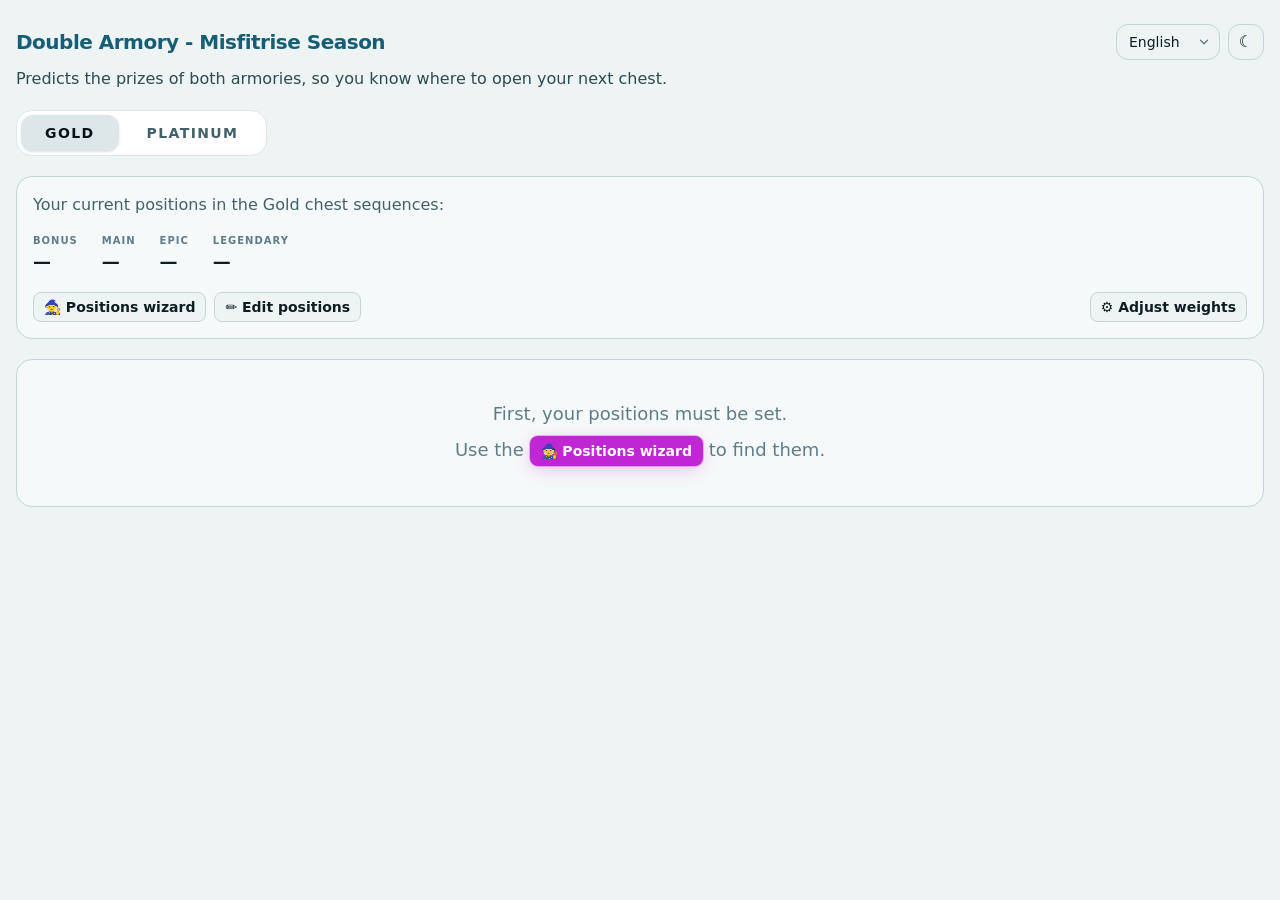
==== commit 5de2ca89: "Better guidance and explainers" ====
--- a/misfitrise-2026/index.html
+++ b/misfitrise-2026/index.html
@@ -1 +1 @@
-<!doctype html><html lang="en"><head><meta charset="UTF-8"><meta name="viewport" content="width=device-width,initial-scale=1"><title>Double Armory - Misfitrise Season</title><script>(()=>{try{const e=localStorage.getItem("theme");document.documentElement.dataset.theme="light"===e||"dark"===e?e:matchMedia("(prefers-color-scheme: light)").matches?"light":"dark"}catch{document.documentElement.dataset.theme="dark"}})()</script><script type="module" crossorigin src="./assets/index-B98xTZjy.js"></script><link rel="stylesheet" crossorigin href="./assets/index-CyBYtYKt.css"></head><body><div id="root"></div></body></html>+<!doctype html><html lang="en"><head><meta charset="UTF-8"><meta name="viewport" content="width=device-width,initial-scale=1"><title>Double Armory - Misfitrise Season</title><script>(()=>{try{const e=localStorage.getItem("theme");document.documentElement.dataset.theme="light"===e||"dark"===e?e:matchMedia("(prefers-color-scheme: light)").matches?"light":"dark"}catch{document.documentElement.dataset.theme="dark"}})()</script><script type="module" crossorigin src="./assets/index-BK3ZvpYH.js"></script><link rel="stylesheet" crossorigin href="./assets/index-Dh-HdfWm.css"></head><body><div id="root"></div></body></html>
--- a/misfitrise-2026/assets/index-Dh-HdfWm.css
+++ b/misfitrise-2026/assets/index-Dh-HdfWm.css
@@ -0,0 +1,2 @@
+/*! tailwindcss v4.3.1 | MIT License | https://tailwindcss.com */
+@layer properties{@supports (((-webkit-hyphens:none)) and (not (margin-trim:inline))) or ((-moz-orient:inline) and (not (color:rgb(from red r g b)))){*,:before,:after,::backdrop{--tw-rotate-x:initial;--tw-rotate-y:initial;--tw-rotate-z:initial;--tw-skew-x:initial;--tw-skew-y:initial;--tw-border-style:solid;--tw-font-weight:initial;--tw-ordinal:initial;--tw-slashed-zero:initial;--tw-numeric-figure:initial;--tw-numeric-spacing:initial;--tw-numeric-fraction:initial;--tw-shadow:0 0 #0000;--tw-shadow-color:initial;--tw-shadow-alpha:100%;--tw-inset-shadow:0 0 #0000;--tw-inset-shadow-color:initial;--tw-inset-shadow-alpha:100%;--tw-ring-color:initial;--tw-ring-shadow:0 0 #0000;--tw-inset-ring-color:initial;--tw-inset-ring-shadow:0 0 #0000;--tw-ring-inset:initial;--tw-ring-offset-width:0px;--tw-ring-offset-color:#fff;--tw-ring-offset-shadow:0 0 #0000;--tw-outline-style:solid;--tw-blur:initial;--tw-brightness:initial;--tw-contrast:initial;--tw-grayscale:initial;--tw-hue-rotate:initial;--tw-invert:initial;--tw-opacity:initial;--tw-saturate:initial;--tw-sepia:initial;--tw-drop-shadow:initial;--tw-drop-shadow-color:initial;--tw-drop-shadow-alpha:100%;--tw-drop-shadow-size:initial;--tw-leading:initial;--tw-tracking:initial}}}@layer theme{:root,:host{--font-sans:ui-sans-serif, system-ui, sans-serif, "Apple Color Emoji", "Segoe UI Emoji", "Segoe UI Symbol", "Noto Color Emoji";--font-mono:ui-monospace, SFMono-Regular, Menlo, Monaco, Consolas, "Liberation Mono", "Courier New", monospace;--color-slate-100:oklch(96.8% .007 247.896);--color-slate-800:oklch(27.9% .041 260.031);--color-slate-900:oklch(20.8% .042 265.755);--color-slate-950:oklch(12.9% .042 264.695);--spacing:.25rem;--container-md:28rem;--container-3xl:48rem;--text-xs:.75rem;--text-xs--line-height:calc(1 / .75);--text-sm:.875rem;--text-sm--line-height:calc(1.25 / .875);--text-base:1rem;--text-base--line-height:calc(1.5 / 1);--text-lg:1.125rem;--text-lg--line-height:calc(1.75 / 1.125);--text-xl:1.25rem;--text-xl--line-height:calc(1.75 / 1.25);--text-2xl:1.5rem;--text-2xl--line-height:calc(2 / 1.5);--font-weight-medium:500;--font-weight-semibold:600;--font-weight-bold:700;--font-weight-extrabold:800;--tracking-tight:-.025em;--tracking-wide:.025em;--tracking-widest:.1em;--leading-snug:1.375;--radius-sm:.25rem;--radius-lg:.5rem;--radius-xl:.75rem;--radius-2xl:1rem;--default-transition-duration:.15s;--default-transition-timing-function:cubic-bezier(.4, 0, .2, 1);--default-font-family:var(--font-sans);--default-mono-font-family:var(--font-mono);--color-epic:#a855f7;--color-legendary:#f59e0b;--color-mythic:#3b82f6;--color-best:#34d399;--color-accent:#38a3bf;--color-accent-bright:#a6d8ea;--color-canvas:#0e1619;--color-surface:#14222a;--color-panel:#1a2a33;--color-control:#1a2a33;--color-control-hover:#28404c;--color-divider:#2c4651;--color-hairline:#1a2a33;--color-edge:#3b5965;--color-faint:#5f7d89;--color-muted:#8da6b0;--color-ink-2:#c4d4da;--color-heading:#d8e6ec;--color-ink:#eef4f6;--color-ink-strong:#fff}}@layer base{*,:after,:before,::backdrop{box-sizing:border-box;border:0 solid;margin:0;padding:0}::file-selector-button{box-sizing:border-box;border:0 solid;margin:0;padding:0}html,:host{-webkit-text-size-adjust:100%;tab-size:4;line-height:1.5;font-family:var(--default-font-family,ui-sans-serif, system-ui, sans-serif, "Apple Color Emoji", "Segoe UI Emoji", "Segoe UI Symbol", "Noto Color Emoji");font-feature-settings:var(--default-font-feature-settings,normal);font-variation-settings:var(--default-font-variation-settings,normal);-webkit-tap-highlight-color:transparent}hr{height:0;color:inherit;border-top-width:1px}abbr:where([title]){-webkit-text-decoration:underline dotted;text-decoration:underline dotted}h1,h2,h3,h4,h5,h6{font-size:inherit;font-weight:inherit}a{color:inherit;-webkit-text-decoration:inherit;-webkit-text-decoration:inherit;-webkit-text-decoration:inherit;-webkit-text-decoration:inherit;text-decoration:inherit}b,strong{font-weight:bolder}code,kbd,samp,pre{font-family:var(--default-mono-font-family,ui-monospace, SFMono-Regular, Menlo, Monaco, Consolas, "Liberation Mono", "Courier New", monospace);font-feature-settings:var(--default-mono-font-feature-settings,normal);font-variation-settings:var(--default-mono-font-variation-settings,normal);font-size:1em}small{font-size:80%}sub,sup{vertical-align:baseline;font-size:75%;line-height:0;position:relative}sub{bottom:-.25em}sup{top:-.5em}table{text-indent:0;border-color:inherit;border-collapse:collapse}:-moz-focusring{outline:auto}progress{vertical-align:baseline}summary{display:list-item}ol,ul,menu{list-style:none}img,svg,video,canvas,audio,iframe,embed,object{vertical-align:middle;display:block}img,video{max-width:100%;height:auto}button,input,select,optgroup,textarea{font:inherit;font-feature-settings:inherit;font-variation-settings:inherit;letter-spacing:inherit;color:inherit;opacity:1;background-color:#0000;border-radius:0}::file-selector-button{font:inherit;font-feature-settings:inherit;font-variation-settings:inherit;letter-spacing:inherit;color:inherit;opacity:1;background-color:#0000;border-radius:0}:where(select:is([multiple],[size])) optgroup{font-weight:bolder}:where(select:is([multiple],[size])) optgroup option{padding-inline-start:20px}::file-selector-button{margin-inline-end:4px}::placeholder{opacity:1}@supports (not ((-webkit-appearance:-apple-pay-button))) or (contain-intrinsic-size:1px){::placeholder{color:currentColor}@supports (color:color-mix(in lab, red, red)){::placeholder{color:color-mix(in oklab, currentcolor 50%, transparent)}}}textarea{resize:vertical}::-webkit-search-decoration{-webkit-appearance:none}::-webkit-date-and-time-value{min-height:1lh;text-align:inherit}::-webkit-datetime-edit{display:inline-flex}::-webkit-datetime-edit-fields-wrapper{padding:0}::-webkit-datetime-edit{padding-block:0}::-webkit-datetime-edit-year-field{padding-block:0}::-webkit-datetime-edit-month-field{padding-block:0}::-webkit-datetime-edit-day-field{padding-block:0}::-webkit-datetime-edit-hour-field{padding-block:0}::-webkit-datetime-edit-minute-field{padding-block:0}::-webkit-datetime-edit-second-field{padding-block:0}::-webkit-datetime-edit-millisecond-field{padding-block:0}::-webkit-datetime-edit-meridiem-field{padding-block:0}::-webkit-calendar-picker-indicator{line-height:1}:-moz-ui-invalid{box-shadow:none}button,input:where([type=button],[type=reset],[type=submit]){appearance:button}::file-selector-button{appearance:button}::-webkit-inner-spin-button{height:auto}::-webkit-outer-spin-button{height:auto}[hidden]:where(:not([hidden=until-found])){display:none!important}body{background-color:var(--color-canvas);min-height:100vh;color:var(--color-ink);-webkit-font-smoothing:antialiased;-moz-osx-font-smoothing:grayscale;background-image:radial-gradient(ellipse 80% 40% at 50% -10%, var(--page-glow) 0%, transparent 70%);font-family:Segoe UI,system-ui,-apple-system,sans-serif}}@layer components{.container{max-width:var(--container-3xl);gap:calc(var(--spacing) * 5);padding-inline:calc(var(--spacing) * 4);padding-block:calc(var(--spacing) * 6);flex-direction:column;margin-inline:auto;display:flex}.app-header{justify-content:space-between;align-items:center;gap:calc(var(--spacing) * 4);display:flex}.app-tagline{margin-top:calc(var(--spacing) * -3);--tw-leading:var(--leading-snug);line-height:var(--leading-snug);color:var(--color-ink-2)}.readouts-caption{color:var(--color-muted)}.app-title{font-size:var(--text-xl);line-height:var(--tw-leading,var(--text-xl--line-height));--tw-font-weight:var(--font-weight-extrabold);font-weight:var(--font-weight-extrabold);--tw-tracking:var(--tracking-tight);letter-spacing:var(--tracking-tight);color:var(--color-accent-bright)}.header-controls{align-items:center;gap:calc(var(--spacing) * 2);display:flex}.theme-toggle{height:calc(var(--spacing) * 9);width:calc(var(--spacing) * 9);border-radius:var(--radius-xl);font-size:var(--text-base);line-height:var(--tw-leading,var(--text-base--line-height));--tw-leading:1;justify-content:center;align-items:center;padding:0;line-height:1;display:flex}.language-select{height:calc(var(--spacing) * 9);cursor:pointer;appearance:none;border-radius:var(--radius-xl);border-style:var(--tw-border-style);border-width:1px;border-color:var(--color-divider);background-color:var(--color-control);padding-block:0;padding-right:calc(var(--spacing) * 8);padding-left:calc(var(--spacing) * 3);font-size:var(--text-sm);line-height:var(--tw-leading,var(--text-sm--line-height));color:var(--color-ink);transition-property:color,background-color,border-color,outline-color,text-decoration-color,fill,stroke,--tw-gradient-from,--tw-gradient-via,--tw-gradient-to;transition-timing-function:var(--tw-ease,var(--default-transition-timing-function));transition-duration:var(--tw-duration,var(--default-transition-duration))}@media (hover:hover){.language-select:hover{background-color:var(--color-control-hover)}}.language-select{background-image:url("data:image/svg+xml,%3Csvg xmlns='http://www.w3.org/2000/svg' viewBox='0 0 16 16' fill='none' stroke='%2364748b' stroke-width='1.5' stroke-linecap='round' stroke-linejoin='round'%3E%3Cpath d='M4 6l4 4 4-4'/%3E%3C/svg%3E");background-position:right .5rem center;background-repeat:no-repeat;background-size:.85rem}.tabs{gap:var(--spacing);border-radius:var(--radius-2xl);border-style:var(--tw-border-style);border-width:1px;border-color:var(--color-hairline);background-color:var(--color-surface);width:fit-content;padding:var(--spacing);display:inline-flex}.tab{cursor:pointer;border-radius:var(--radius-xl);border-style:var(--tw-border-style);padding-inline:calc(var(--spacing) * 6);padding-block:calc(var(--spacing) * 2);font-size:var(--text-sm);line-height:var(--tw-leading,var(--text-sm--line-height));--tw-font-weight:var(--font-weight-bold);font-weight:var(--font-weight-bold);--tw-tracking:var(--tracking-widest);letter-spacing:var(--tracking-widest);color:var(--color-muted);text-transform:uppercase;transition-property:color,background-color,border-color,outline-color,text-decoration-color,fill,stroke,--tw-gradient-from,--tw-gradient-via,--tw-gradient-to;transition-timing-function:var(--tw-ease,var(--default-transition-timing-function));transition-duration:var(--tw-duration,var(--default-transition-duration));background-color:#0000;border-width:0}.tab:hover{background-color:var(--color-control);color:var(--color-ink)}.tab[aria-current=true]{background-color:var(--color-control-hover);color:var(--color-ink-strong);--tw-shadow:0 1px 3px 0 var(--tw-shadow-color,#0000001a), 0 1px 2px -1px var(--tw-shadow-color,#0000001a);box-shadow:var(--tw-inset-shadow), var(--tw-inset-ring-shadow), var(--tw-ring-offset-shadow), var(--tw-ring-shadow), var(--tw-shadow)}.view-toggle{margin-block:calc(var(--spacing) * -2);cursor:pointer;align-items:center;gap:var(--spacing);border-radius:var(--radius-xl);border-style:var(--tw-border-style);border-width:1px;border-color:var(--color-hairline);background-color:var(--color-surface);width:fit-content;padding-inline:calc(var(--spacing) * 3);padding-block:var(--spacing);font-size:var(--text-xs);line-height:var(--tw-leading,var(--text-xs--line-height));--tw-font-weight:var(--font-weight-bold);font-weight:var(--font-weight-bold);--tw-tracking:var(--tracking-wide);letter-spacing:var(--tracking-wide);color:var(--color-muted);text-transform:uppercase;transition-property:color,background-color,border-color,outline-color,text-decoration-color,fill,stroke,--tw-gradient-from,--tw-gradient-via,--tw-gradient-to;transition-timing-function:var(--tw-ease,var(--default-transition-timing-function));transition-duration:var(--tw-duration,var(--default-transition-duration));align-self:flex-end;display:inline-flex}.view-toggle:hover{background-color:var(--color-control);color:var(--color-ink)}.view-toggle[aria-pressed=true],.view-toggle[aria-checked=true]{background-color:var(--color-control-hover);color:var(--color-ink-strong);--tw-shadow:0 1px 3px 0 var(--tw-shadow-color,#0000001a), 0 1px 2px -1px var(--tw-shadow-color,#0000001a);box-shadow:var(--tw-inset-shadow), var(--tw-inset-ring-shadow), var(--tw-ring-offset-shadow), var(--tw-ring-shadow), var(--tw-shadow)}.badge{padding-inline:calc(var(--spacing) * 1.5);padding-block:calc(var(--spacing) * .5);--tw-font-weight:var(--font-weight-bold);font-size:10px;font-weight:var(--font-weight-bold);--tw-tracking:var(--tracking-wide);letter-spacing:var(--tracking-wide);text-transform:uppercase;border-radius:.25rem;display:inline-block}.badge-epic{color:var(--color-epic);background:#a855f729}.badge-legendary{color:var(--color-legendary);background:#f59e0b29}.badge-mythic{color:var(--color-mythic);background:#3b82f629}.inputs{gap:calc(var(--spacing) * 4);border-radius:var(--radius-2xl);border-style:var(--tw-border-style);border-width:1px;border-color:var(--color-edge);background-color:#1a2a3380;flex-direction:column;display:flex}@supports (color:color-mix(in lab, red, red)){.inputs{background-color:color-mix(in oklab, var(--color-panel) 50%, transparent)}}.inputs{padding:calc(var(--spacing) * 4)}.readouts{align-items:flex-end;gap:calc(var(--spacing) * 6);flex-wrap:wrap;display:flex}.readout-label{--tw-font-weight:var(--font-weight-bold);font-size:10px;font-weight:var(--font-weight-bold);--tw-tracking:var(--tracking-widest);letter-spacing:var(--tracking-widest);color:var(--color-faint);text-transform:uppercase}.readout-value{font-size:var(--text-lg);line-height:var(--tw-leading,var(--text-lg--line-height));--tw-font-weight:var(--font-weight-bold);font-weight:var(--font-weight-bold);--tw-numeric-spacing:tabular-nums;font-variant-numeric:var(--tw-ordinal,) var(--tw-slashed-zero,) var(--tw-numeric-figure,) var(--tw-numeric-spacing,) var(--tw-numeric-fraction,)}.warn{--tw-font-weight:var(--font-weight-semibold);font-weight:var(--font-weight-semibold);color:var(--color-legendary)}.view-btns,.pos-bar,.weights-header,.calibration-actions,.calibration-event-btns{gap:calc(var(--spacing) * 2);flex-wrap:wrap;display:flex}.input-group{align-items:center;gap:var(--spacing);width:fit-content;color:var(--color-ink-2);flex-direction:column;display:flex}.input-grid{column-gap:calc(var(--spacing) * 8);row-gap:calc(var(--spacing) * 4);grid-template-columns:repeat(auto-fill,minmax(12rem,1fr));display:grid}.input-group>span{white-space:nowrap}.input-suffix{align-items:center;gap:calc(var(--spacing) * 1.5);display:flex}.input-suffix>span{--tw-font-weight:var(--font-weight-semibold);font-weight:var(--font-weight-semibold);color:var(--color-muted)}.stepper{align-items:center;gap:calc(var(--spacing) * 2);display:flex}.stepper-value{min-width:calc(var(--spacing) * 10);justify-content:center;align-items:center;gap:var(--spacing);font-size:var(--text-base);line-height:var(--tw-leading,var(--text-base--line-height));--tw-font-weight:var(--font-weight-bold);font-weight:var(--font-weight-bold);color:var(--color-ink);display:inline-flex}.stepper-value input{width:calc(var(--spacing) * 14);text-align:center;font-size:var(--text-base);line-height:var(--tw-leading,var(--text-base--line-height));--tw-font-weight:var(--font-weight-bold);font-weight:var(--font-weight-bold);color:var(--color-ink);--tw-outline-style:none;appearance:textfield;background-color:#0000;outline-style:none}.stepper-value input::-webkit-inner-spin-button{-webkit-appearance:none;margin:0}.stepper-value input::-webkit-outer-spin-button{-webkit-appearance:none;margin:0}.stepper-suffix{--tw-font-weight:var(--font-weight-semibold);font-weight:var(--font-weight-semibold);color:var(--color-muted)}.pos-bar{border-top-style:var(--tw-border-style);border-top-width:1px;border-color:var(--color-divider);padding-top:calc(var(--spacing) * 4)}.edit-positions-note{margin-bottom:calc(var(--spacing) * 2)}button{cursor:pointer;border-radius:var(--radius-lg);border-style:var(--tw-border-style);border-width:1px;border-color:var(--color-divider);background-color:var(--color-control);padding-inline:calc(var(--spacing) * 3);padding-block:calc(var(--spacing) * 1.5);font-size:var(--text-base);line-height:var(--tw-leading,var(--text-base--line-height));--tw-font-weight:var(--font-weight-semibold);font-weight:var(--font-weight-semibold);color:var(--color-ink);transition-property:color,background-color,border-color,outline-color,text-decoration-color,fill,stroke,--tw-gradient-from,--tw-gradient-via,--tw-gradient-to;transition-timing-function:var(--tw-ease,var(--default-transition-timing-function));transition-duration:var(--tw-duration,var(--default-transition-duration))}@media (hover:hover){button:hover{background-color:var(--color-control-hover)}}button:disabled{cursor:not-allowed;opacity:.4}input[type=number]{width:calc(var(--spacing) * 16);border-radius:var(--radius-lg);border-style:var(--tw-border-style);border-width:1px;border-color:var(--color-divider);background-color:var(--color-control);padding-inline:calc(var(--spacing) * 2.5);padding-block:calc(var(--spacing) * 1.5);font-size:var(--text-base);line-height:var(--tw-leading,var(--text-base--line-height));--tw-font-weight:var(--font-weight-bold);font-weight:var(--font-weight-bold);color:var(--color-ink);--tw-outline-style:none;outline-style:none}input[type=number]:focus{border-color:var(--color-faint)}.btn-sm{padding-inline:calc(var(--spacing) * 2.5);padding-block:var(--spacing);font-size:var(--text-sm);line-height:var(--tw-leading,var(--text-sm--line-height))}.open-btn,.calibration-confirm{background:var(--cta-bg);color:var(--cta-fg);border-color:#0000}.open-btn:hover,.calibration-confirm:hover{background:var(--cta-bg-hover)}.btn-primary{background:var(--wizard-bg);color:var(--wizard-fg);box-shadow:0 0 0 1px var(--wizard-glow), 0 4px 18px -2px var(--wizard-glow);border-color:#0000}.btn-primary:hover{background:var(--wizard-bg-hover)}.e-cell .open-btn{margin-top:auto;margin-left:auto}.open-btn:focus{--tw-outline-style:none;box-shadow:0 0 0 2px var(--color-canvas), 0 0 0 4px var(--color-accent);outline-style:none}.undo-btn{padding-inline:calc(var(--spacing) * 2);padding-block:var(--spacing);font-size:var(--text-sm);line-height:var(--tw-leading,var(--text-sm--line-height));--tw-font-weight:var(--font-weight-medium);font-weight:var(--font-weight-medium);color:var(--color-faint);background-color:#0000;border-color:#0000;margin-top:auto;margin-left:auto}.undo-btn:hover{background-color:var(--color-control);color:var(--color-ink-2)}.table-wrap{border-radius:var(--radius-2xl);border-style:var(--tw-border-style);border-width:1px;border-color:var(--color-edge);background-color:#1a2a3380;overflow:hidden}@supports (color:color-mix(in lab, red, red)){.table-wrap{background-color:color-mix(in oklab, var(--color-panel) 50%, transparent)}}.t-head,.t-row{gap:calc(var(--spacing) * 3);padding-inline:calc(var(--spacing) * 3);grid-template-columns:2.5rem 1fr 1fr;display:grid}.t-head{border-bottom-style:var(--tw-border-style);border-bottom-width:1px;border-color:var(--color-divider);padding-block:calc(var(--spacing) * 2);align-items:center}.t-head-cell{--tw-font-weight:var(--font-weight-bold);font-size:11px;font-weight:var(--font-weight-bold);--tw-tracking:var(--tracking-widest);letter-spacing:var(--tracking-widest);color:var(--color-faint);text-transform:uppercase}.t-head-cell.assault,.t-head-cell.main{font-size:var(--text-lg);line-height:var(--tw-leading,var(--text-lg--line-height));--tw-font-weight:var(--font-weight-extrabold);font-weight:var(--font-weight-extrabold);--tw-tracking:var(--tracking-wide);letter-spacing:var(--tracking-wide);color:var(--color-accent-bright)}.t-head-cell.best-head{color:var(--color-best)}.t-head-cell.rec{font-size:var(--text-xl);line-height:var(--tw-leading,var(--text-xl--line-height))}.t-head-cell.dim{font-size:var(--text-sm);line-height:var(--tw-leading,var(--text-sm--line-height))}.t-row{min-height:calc(var(--spacing) * 14);border-bottom-style:var(--tw-border-style);border-color:#2c465180;border-bottom-width:1px;align-items:stretch}@supports (color:color-mix(in lab, red, red)){.t-row{border-color:color-mix(in oklab, var(--color-divider) 50%, transparent)}}.t-row{padding-block:calc(var(--spacing) * 2)}.chest-num{font-size:var(--text-sm);line-height:var(--tw-leading,var(--text-sm--line-height));--tw-font-weight:var(--font-weight-bold);font-weight:var(--font-weight-bold);color:var(--color-faint);--tw-numeric-spacing:tabular-nums;font-variant-numeric:var(--tw-ordinal,) var(--tw-slashed-zero,) var(--tw-numeric-figure,) var(--tw-numeric-spacing,) var(--tw-numeric-fraction,)}.e-cell{align-items:flex-start;gap:calc(var(--spacing) * 1.5);border-radius:var(--radius-lg);min-width:0;padding:calc(var(--spacing) * 2);font-size:var(--text-sm);line-height:var(--tw-leading,var(--text-sm--line-height));flex-direction:column;display:flex}.e-cell .chosen{text-decoration-line:underline;-webkit-text-decoration-color:var(--color-faint);-webkit-text-decoration-color:var(--color-faint);-webkit-text-decoration-color:var(--color-faint);text-decoration-color:var(--color-faint);text-underline-offset:2px}.e-cell.better{--tw-font-weight:var(--font-weight-semibold);font-weight:var(--font-weight-semibold);background:var(--better-bg);box-shadow:inset 0 0 0 1.5px var(--better-ring)}.bonus-row{background:var(--bonus-bg)}.t-row.current{margin-block:var(--spacing);border-radius:var(--radius-xl);border-style:var(--tw-border-style);padding-block:calc(var(--spacing) * 3);border-width:1px;border-color:var(--current-border);background:var(--current-bg);box-shadow:0 0 0 1px var(--current-ring)}.t-row.upcoming{opacity:.65}.t-row.history{opacity:.45}.empty,.empty-state{padding-inline:calc(var(--spacing) * 4);padding-block:calc(var(--spacing) * 10);text-align:center;color:var(--color-faint)}.empty-state{gap:calc(var(--spacing) * 2);border-radius:var(--radius-2xl);border-style:var(--tw-border-style);border-width:1px;border-color:var(--color-edge);background-color:#1a2a3380;flex-direction:column;display:flex}@supports (color:color-mix(in lab, red, red)){.empty-state{background-color:color-mix(in oklab, var(--color-panel) 50%, transparent)}}.empty-state{font-size:var(--text-lg);line-height:var(--tw-leading,var(--text-lg--line-height))}.guidance{margin-bottom:calc(var(--spacing) * 3);align-items:center;gap:calc(var(--spacing) * 2);border-radius:var(--radius-2xl);border-style:var(--tw-border-style);padding:calc(var(--spacing) * 4);text-align:center;border-width:1px;border-color:var(--current-border);background:var(--current-bg);box-shadow:0 0 0 1px var(--current-ring);flex-direction:column;display:flex}.guidance-instruction{font-size:var(--text-base);line-height:var(--tw-leading,var(--text-base--line-height));color:var(--color-ink-2)}.guidance-instruction .g-num,.guidance-instruction .g-evt{font-size:var(--text-2xl);line-height:var(--tw-leading,var(--text-2xl--line-height));--tw-font-weight:var(--font-weight-extrabold);font-weight:var(--font-weight-extrabold);color:var(--color-ink)}.guidance-rarities{font-size:var(--text-sm);line-height:var(--tw-leading,var(--text-sm--line-height))}.rarity-name{--tw-font-weight:var(--font-weight-semibold);font-weight:var(--font-weight-semibold)}.rname-epic{color:var(--color-epic)}.rname-legendary{color:var(--color-legendary)}.rname-mythic{color:var(--color-mythic)}.guidance-action{margin-top:var(--spacing);border-radius:var(--radius-lg);padding-inline:calc(var(--spacing) * 6);padding-block:calc(var(--spacing) * 2.5);--tw-font-weight:var(--font-weight-bold);font-weight:var(--font-weight-bold);background:var(--cta-bg);color:var(--cta-fg)}.guidance-action:hover{background:var(--cta-bg-hover)}.e-cell.continuity{border-radius:var(--radius-lg);outline:1.5px dashed #38a3bf8c}@supports (color:color-mix(in lab, red, red)){.e-cell.continuity{outline:1.5px dashed color-mix(in srgb, var(--color-accent) 55%, transparent)}}.e-cell.continuity{outline-offset:-1.5px}.view-selector{margin-top:calc(var(--spacing) * 3);margin-bottom:var(--spacing);justify-content:center;align-items:center;gap:calc(var(--spacing) * 2);flex-wrap:wrap;align-self:center;display:flex}.view-desc{margin-bottom:calc(var(--spacing) * 3);text-align:center;--tw-leading:var(--leading-snug);line-height:var(--leading-snug);color:var(--color-ink-2)}.bulk{margin-bottom:calc(var(--spacing) * 3);gap:calc(var(--spacing) * 3);flex-direction:column;display:flex}.bulk-reco{text-align:center;font-size:var(--text-base);line-height:var(--tw-leading,var(--text-base--line-height));color:var(--color-ink-2)}.bulk-reco .g-num,.bulk-reco .g-evt{font-size:var(--text-2xl);line-height:var(--tw-leading,var(--text-2xl--line-height));--tw-font-weight:var(--font-weight-extrabold);font-weight:var(--font-weight-extrabold);color:var(--color-ink)}.bulk-cols{gap:calc(var(--spacing) * 3);grid-template-columns:repeat(2,minmax(0,1fr));display:grid}.bulk-col{gap:calc(var(--spacing) * 2);border-radius:var(--radius-2xl);border-style:var(--tw-border-style);border-width:1px;border-color:var(--color-edge);background-color:#1a2a3380;flex-direction:column;display:flex}@supports (color:color-mix(in lab, red, red)){.bulk-col{background-color:color-mix(in oklab, var(--color-panel) 50%, transparent)}}.bulk-col{padding:calc(var(--spacing) * 3)}.bulk-col-best{border-color:var(--current-border);background:var(--current-bg);box-shadow:0 0 0 1px var(--current-ring)}.bulk-col-head{justify-content:space-between;align-items:baseline;gap:calc(var(--spacing) * 2);display:flex}.bulk-evt{font-size:var(--text-base);line-height:var(--tw-leading,var(--text-base--line-height));--tw-font-weight:var(--font-weight-bold);font-weight:var(--font-weight-bold);color:var(--color-ink-strong)}.bulk-draws{gap:calc(var(--spacing) * .5);font-size:var(--text-sm);line-height:var(--tw-leading,var(--text-sm--line-height));flex-direction:column;display:flex}.bulk-draw{align-items:center;gap:var(--spacing);--tw-font-weight:var(--font-weight-medium);font-weight:var(--font-weight-medium);display:flex}.bulk-draw-bonus{--tw-font-weight:var(--font-weight-semibold);font-weight:var(--font-weight-semibold)}.bulk-star{color:var(--color-legendary)}.bulk-commit-alt{opacity:.8;background:var(--control-bg,var(--cta-bg))}.bulk-unavailable{border-radius:var(--radius-2xl);border-style:var(--tw-border-style);border-width:1px;border-color:var(--color-edge);background-color:#1a2a3380}@supports (color:color-mix(in lab, red, red)){.bulk-unavailable{background-color:color-mix(in oklab, var(--color-panel) 50%, transparent)}}.bulk-unavailable{padding:calc(var(--spacing) * 4);text-align:center;--tw-leading:var(--leading-snug);line-height:var(--leading-snug);color:var(--color-ink-2)}.weights-wrap{gap:calc(var(--spacing) * 3);border-radius:var(--radius-2xl);border-style:var(--tw-border-style);border-width:1px;border-color:var(--color-edge);background-color:#1a2a3380;flex-direction:column;display:flex}@supports (color:color-mix(in lab, red, red)){.weights-wrap{background-color:color-mix(in oklab, var(--color-panel) 50%, transparent)}}.weights-wrap{padding:calc(var(--spacing) * 4)}.weights-intro{margin-bottom:calc(var(--spacing) * 2);gap:var(--spacing);flex-direction:column;display:flex}.weights-intro-title{font-size:var(--text-lg);line-height:var(--tw-leading,var(--text-lg--line-height));--tw-font-weight:var(--font-weight-bold);font-weight:var(--font-weight-bold)}.weight-list{gap:var(--spacing);flex-direction:column;display:flex}.weight-item{align-items:center;gap:calc(var(--spacing) * 3);border-radius:var(--radius-lg);border-style:var(--tw-border-style);border-width:1px;border-color:var(--color-hairline);background-color:#1a2a3366;display:flex}@supports (color:color-mix(in lab, red, red)){.weight-item{background-color:color-mix(in oklab, var(--color-panel) 40%, transparent)}}.weight-item{padding-inline:calc(var(--spacing) * 3);padding-block:calc(var(--spacing) * 2)}.weight-item[data-dragging]{border-color:var(--color-edge);background-color:#28404c99}@supports (color:color-mix(in lab, red, red)){.weight-item[data-dragging]{background-color:color-mix(in oklab, var(--color-control-hover) 60%, transparent)}}.weight-item[data-dragging]{--tw-shadow:0 10px 15px -3px var(--tw-shadow-color,#0000001a), 0 4px 6px -4px var(--tw-shadow-color,#0000001a);box-shadow:var(--tw-inset-shadow), var(--tw-inset-ring-shadow), var(--tw-ring-offset-shadow), var(--tw-ring-shadow), var(--tw-shadow)}.weight-item .item-name{text-overflow:ellipsis;white-space:nowrap;min-width:0;font-size:var(--text-sm);line-height:var(--tw-leading,var(--text-sm--line-height));flex:1;overflow:hidden}.grip{cursor:grab;touch-action:none;padding-inline:var(--spacing);--tw-leading:1;color:var(--color-faint);-webkit-user-select:none;user-select:none;line-height:1}@media (hover:hover){.grip:hover{color:var(--color-ink-2)}}.weight-item[data-dragging] .grip{cursor:grabbing}.calibration-wrap{gap:calc(var(--spacing) * 3);border-radius:var(--radius-2xl);border-style:var(--tw-border-style);border-width:1px;border-color:var(--color-edge);background-color:#1a2a3380;flex-direction:column;display:flex}@supports (color:color-mix(in lab, red, red)){.calibration-wrap{background-color:color-mix(in oklab, var(--color-panel) 50%, transparent)}}.calibration-wrap{padding:calc(var(--spacing) * 4)}.calibration-wrap h2{font-size:var(--text-lg);line-height:var(--tw-leading,var(--text-lg--line-height));--tw-font-weight:var(--font-weight-bold);font-weight:var(--font-weight-bold)}.calibration-intro{margin-bottom:calc(var(--spacing) * 2);gap:var(--spacing);flex-direction:column;display:flex}.calibration-counter{--tw-font-weight:var(--font-weight-bold);font-weight:var(--font-weight-bold);color:var(--color-muted)}.calibration-subline{--tw-leading:var(--leading-snug);line-height:var(--leading-snug)}.calibration-not-listed{color:var(--color-muted)}.calibration-not-listed summary{cursor:pointer;-webkit-user-select:none;user-select:none}.calibration-not-listed p{margin-top:calc(var(--spacing) * 2);--tw-leading:var(--leading-snug);line-height:var(--leading-snug)}.calibration-actions{border-block-style:var(--tw-border-style);border-block-width:1px;border-color:var(--color-divider);padding-block:calc(var(--spacing) * 4)}.calibration-items{gap:calc(var(--spacing) * 3);flex-wrap:wrap;display:flex}.calibration-item-btn{align-items:center;gap:calc(var(--spacing) * 1.5);border-radius:var(--radius-lg);border-style:var(--tw-border-style);border-width:1px;border-color:var(--color-divider);background-color:var(--color-control);padding-inline:calc(var(--spacing) * 2);padding-block:var(--spacing);font-size:var(--text-base);line-height:var(--tw-leading,var(--text-base--line-height));display:inline-flex}.calibration-picks{gap:var(--spacing);flex-direction:column;display:flex}.calibration-picks li{align-items:center;gap:calc(var(--spacing) * 2);border-bottom-style:var(--tw-border-style);border-color:#1a2a3380;border-bottom-width:1px;display:flex}@supports (color:color-mix(in lab, red, red)){.calibration-picks li{border-color:color-mix(in oklab, var(--color-hairline) 50%, transparent)}}.calibration-picks li{padding-block:var(--spacing);font-size:var(--text-sm);line-height:var(--tw-leading,var(--text-sm--line-height))}.calibration-result-row{justify-content:space-between;align-items:center;gap:calc(var(--spacing) * 3);border-bottom-style:var(--tw-border-style);border-color:#1a2a3380;border-bottom-width:1px;display:flex}@supports (color:color-mix(in lab, red, red)){.calibration-result-row{border-color:color-mix(in oklab, var(--color-hairline) 50%, transparent)}}.calibration-result-row{padding-block:calc(var(--spacing) * 2)}.shot-hint{display:inline-block;position:relative}.shot-hint-trigger{cursor:pointer;border-radius:var(--radius-sm);border-style:var(--tw-border-style);--tw-font-weight:var(--font-weight-semibold);font-weight:var(--font-weight-semibold);color:var(--color-ink);text-decoration-line:underline;-webkit-text-decoration-color:var(--color-faint);-webkit-text-decoration-color:var(--color-faint);-webkit-text-decoration-color:var(--color-faint);text-decoration-color:var(--color-faint);text-underline-offset:4px;background-color:#0000;border-width:0;padding:0;text-decoration-style:dotted;text-decoration-thickness:2px;display:inline}@media (hover:hover){.shot-hint-trigger:hover{background-color:#0000}}.shot-hint-trigger{font-size:inherit}.shot-hint-trigger[aria-expanded=true]{-webkit-text-decoration-color:var(--color-ink);-webkit-text-decoration-color:var(--color-ink);-webkit-text-decoration-color:var(--color-ink);text-decoration-color:var(--color-ink)}.shot-hint-popover{z-index:10;margin-top:calc(var(--spacing) * 2);border-radius:var(--radius-xl);border-style:var(--tw-border-style);border-width:1px;border-color:var(--color-edge);--tw-shadow:0 20px 25px -5px var(--tw-shadow-color,#0000001a), 0 8px 10px -6px var(--tw-shadow-color,#0000001a);box-shadow:var(--tw-inset-shadow), var(--tw-inset-ring-shadow), var(--tw-ring-offset-shadow), var(--tw-ring-shadow), var(--tw-shadow);display:none;position:absolute;top:100%;left:0;overflow:hidden}.shot-hint-popover.visible{display:block}.shot-hint-popover img{width:calc(var(--spacing) * 96);max-width:calc(100vw - 2rem);display:block}.calibration-result-row.bonus-start-row{justify-content:flex-start}.calibration-positions{gap:var(--spacing);flex-direction:column;display:flex}.calibration-positions>div{align-items:baseline;gap:calc(var(--spacing) * 2);display:flex}.calibration-result-label{--tw-font-weight:var(--font-weight-semibold);font-weight:var(--font-weight-semibold);color:var(--color-ink-2)}.calibration-rarity-choice{justify-content:flex-start;gap:calc(var(--spacing) * 2);flex-wrap:wrap;display:flex}.e-cell.uncertain{opacity:.8}.e-cell .reveal-hint{--tw-leading:var(--leading-snug);line-height:var(--leading-snug);color:var(--color-ink-2)}.modal-overlay{z-index:50;padding:calc(var(--spacing) * 4);background:#0000008c;justify-content:center;align-items:center;display:flex;position:fixed;inset:0}.modal{width:100%;max-height:80vh;max-width:var(--container-md);gap:calc(var(--spacing) * 3);border-radius:var(--radius-2xl);border-style:var(--tw-border-style);border-width:1px;border-color:var(--color-edge);background-color:var(--color-panel);padding:calc(var(--spacing) * 4);--tw-shadow:0 20px 25px -5px var(--tw-shadow-color,#0000001a), 0 8px 10px -6px var(--tw-shadow-color,#0000001a);box-shadow:var(--tw-inset-shadow), var(--tw-inset-ring-shadow), var(--tw-ring-offset-shadow), var(--tw-ring-shadow), var(--tw-shadow);flex-direction:column;display:flex;overflow-y:auto}.modal h3{font-size:var(--text-lg);line-height:var(--tw-leading,var(--text-lg--line-height));--tw-font-weight:var(--font-weight-bold);font-weight:var(--font-weight-bold)}}@layer utilities{.collapse{visibility:collapse}.invisible{visibility:hidden}.visible{visibility:visible}.absolute{position:absolute}.fixed{position:fixed}.relative{position:relative}.static{position:static}.sticky{position:sticky}.isolate{isolation:isolate}.row-53{grid-row:53}.container{width:100%}@media (width>=40rem){.container{max-width:40rem}}@media (width>=48rem){.container{max-width:48rem}}@media (width>=64rem){.container{max-width:64rem}}@media (width>=80rem){.container{max-width:80rem}}@media (width>=96rem){.container{max-width:96rem}}.ml-auto{margin-left:auto}.block{display:block}.contents{display:contents}.flex{display:flex}.grid{display:grid}.hidden{display:none}.inline{display:inline}.inline-flex{display:inline-flex}.table{display:table}.min-h-14{min-height:calc(var(--spacing) * 14)}.shrink{flex-shrink:1}.grow{flex-grow:1}.transform{transform:var(--tw-rotate-x,) var(--tw-rotate-y,) var(--tw-rotate-z,) var(--tw-skew-x,) var(--tw-skew-y,)}.resize{resize:both}.flex-col{flex-direction:column}.items-center{align-items:center}.items-start{align-items:flex-start}.justify-between{justify-content:space-between}.self-end{align-self:flex-end}.overflow-hidden{overflow:hidden}.border{border-style:var(--tw-border-style);border-width:1px}.border-t{border-top-style:var(--tw-border-style);border-top-width:1px}.border-b{border-bottom-style:var(--tw-border-style);border-bottom-width:1px}.border-divider{border-color:var(--color-divider)}.border-slate-800{border-color:var(--color-slate-800)}.bg-control{background-color:var(--color-control)}.bg-slate-900\/60{background-color:#0f172b99}@supports (color:color-mix(in lab, red, red)){.bg-slate-900\/60{background-color:color-mix(in oklab, var(--color-slate-900) 60%, transparent)}}.bg-slate-950{background-color:var(--color-slate-950)}.px-2\.5{padding-inline:calc(var(--spacing) * 2.5)}.py-1{padding-block:var(--spacing)}.text-2xl{font-size:var(--text-2xl);line-height:var(--tw-leading,var(--text-2xl--line-height))}.text-lg{font-size:var(--text-lg);line-height:var(--tw-leading,var(--text-lg--line-height))}.text-sm{font-size:var(--text-sm);line-height:var(--tw-leading,var(--text-sm--line-height))}.text-xs{font-size:var(--text-xs);line-height:var(--tw-leading,var(--text-xs--line-height))}.font-bold{--tw-font-weight:var(--font-weight-bold);font-weight:var(--font-weight-bold)}.font-extrabold{--tw-font-weight:var(--font-weight-extrabold);font-weight:var(--font-weight-extrabold)}.text-heading{color:var(--color-heading)}.text-ink{color:var(--color-ink)}.text-muted{color:var(--color-muted)}.text-slate-100{color:var(--color-slate-100)}.capitalize{text-transform:capitalize}.lowercase{text-transform:lowercase}.ordinal{--tw-ordinal:ordinal;font-variant-numeric:var(--tw-ordinal,) var(--tw-slashed-zero,) var(--tw-numeric-figure,) var(--tw-numeric-spacing,) var(--tw-numeric-fraction,)}.tabular-nums{--tw-numeric-spacing:tabular-nums;font-variant-numeric:var(--tw-ordinal,) var(--tw-slashed-zero,) var(--tw-numeric-figure,) var(--tw-numeric-spacing,) var(--tw-numeric-fraction,)}.underline{text-decoration-line:underline}.opacity-55{opacity:.55}.opacity-65{opacity:.65}.opacity-80{opacity:.8}.shadow{--tw-shadow:0 1px 3px 0 var(--tw-shadow-color,#0000001a), 0 1px 2px -1px var(--tw-shadow-color,#0000001a);box-shadow:var(--tw-inset-shadow), var(--tw-inset-ring-shadow), var(--tw-ring-offset-shadow), var(--tw-ring-shadow), var(--tw-shadow)}.ring{--tw-ring-shadow:var(--tw-ring-inset,) 0 0 0 calc(1px + var(--tw-ring-offset-width)) var(--tw-ring-color,currentcolor);box-shadow:var(--tw-inset-shadow), var(--tw-inset-ring-shadow), var(--tw-ring-offset-shadow), var(--tw-ring-shadow), var(--tw-shadow)}.outline{outline-style:var(--tw-outline-style);outline-width:1px}.blur{--tw-blur:blur(8px);filter:var(--tw-blur,) var(--tw-brightness,) var(--tw-contrast,) var(--tw-grayscale,) var(--tw-hue-rotate,) var(--tw-invert,) var(--tw-saturate,) var(--tw-sepia,) var(--tw-drop-shadow,)}.invert{--tw-invert:invert(100%);filter:var(--tw-blur,) var(--tw-brightness,) var(--tw-contrast,) var(--tw-grayscale,) var(--tw-hue-rotate,) var(--tw-invert,) var(--tw-saturate,) var(--tw-sepia,) var(--tw-drop-shadow,)}.filter{filter:var(--tw-blur,) var(--tw-brightness,) var(--tw-contrast,) var(--tw-grayscale,) var(--tw-hue-rotate,) var(--tw-invert,) var(--tw-saturate,) var(--tw-sepia,) var(--tw-drop-shadow,)}.transition{transition-property:color,background-color,border-color,outline-color,text-decoration-color,fill,stroke,--tw-gradient-from,--tw-gradient-via,--tw-gradient-to,opacity,box-shadow,transform,translate,scale,rotate,filter,-webkit-backdrop-filter,backdrop-filter,display,content-visibility,overlay,pointer-events;transition-timing-function:var(--tw-ease,var(--default-transition-timing-function));transition-duration:var(--tw-duration,var(--default-transition-duration))}}:root{--page-glow:#38a3bf1c;--bonus-bg:#f59e0b12;--current-bg:#38a3bf14;--current-border:#38a3bf8c}@supports (color:color-mix(in lab, red, red)){:root{--current-border:color-mix(in srgb, var(--color-accent) 55%, transparent)}}:root{--current-ring:#38a3bf40}@supports (color:color-mix(in lab, red, red)){:root{--current-ring:color-mix(in srgb, var(--color-accent) 25%, transparent)}}:root{--cta-bg:#38a3bf2e}@supports (color:color-mix(in lab, red, red)){:root{--cta-bg:color-mix(in srgb, var(--color-accent) 18%, transparent)}}:root{--cta-bg-hover:#38a3bf4d}@supports (color:color-mix(in lab, red, red)){:root{--cta-bg-hover:color-mix(in srgb, var(--color-accent) 30%, transparent)}}:root{--cta-fg:var(--color-accent);--wizard-bg:#d946ef29;--wizard-bg-hover:#d946ef42;--wizard-fg:#f0abfc;--wizard-glow:#d946ef66;--better-bg:#34d39926}@supports (color:color-mix(in lab, red, red)){:root{--better-bg:color-mix(in srgb, var(--color-best) 15%, transparent)}}:root{--better-ring:#34d39999}@supports (color:color-mix(in lab, red, red)){:root{--better-ring:color-mix(in srgb, var(--color-best) 60%, transparent)}}[data-theme=light]{--color-canvas:#eef3f4;--color-surface:#fff;--color-panel:#fff;--color-control:#eef3f4;--color-control-hover:#dde7e9;--color-divider:#c4d4d8;--color-hairline:#dde7e9;--color-edge:#c4d4d8;--color-faint:#5f7d89;--color-muted:#43616b;--color-ink-2:#2e4a52;--color-heading:#16323b;--color-ink:#0d1d23;--color-ink-strong:#071316;--color-accent:#0e7490;--color-accent-bright:#155e75;--color-best:#059669;--color-legendary:#b45309;--page-glow:transparent;--bonus-bg:#f59e0b38;--current-bg:#38a3bf1f}@supports (color:color-mix(in lab, red, red)){[data-theme=light]{--current-bg:color-mix(in srgb, var(--color-accent) 12%, transparent)}}[data-theme=light]{--current-border:#38a3bfb3}@supports (color:color-mix(in lab, red, red)){[data-theme=light]{--current-border:color-mix(in srgb, var(--color-accent) 70%, transparent)}}[data-theme=light]{--current-ring:#38a3bf59}@supports (color:color-mix(in lab, red, red)){[data-theme=light]{--current-ring:color-mix(in srgb, var(--color-accent) 35%, transparent)}}[data-theme=light]{--cta-bg:var(--color-accent);--cta-bg-hover:#2e869d}@supports (color:color-mix(in lab, red, red)){[data-theme=light]{--cta-bg-hover:color-mix(in srgb, var(--color-accent) 82%, black)}}[data-theme=light]{--cta-fg:#fff;--wizard-bg:#c026d3;--wizard-bg-hover:#a320b3;--wizard-fg:#fff;--wizard-glow:#c026d34d;--better-bg:#34d39933}@supports (color:color-mix(in lab, red, red)){[data-theme=light]{--better-bg:color-mix(in srgb, var(--color-best) 20%, transparent)}}[data-theme=light]{--better-ring:var(--color-best)}@property --tw-rotate-x{syntax:"*";inherits:false}@property --tw-rotate-y{syntax:"*";inherits:false}@property --tw-rotate-z{syntax:"*";inherits:false}@property --tw-skew-x{syntax:"*";inherits:false}@property --tw-skew-y{syntax:"*";inherits:false}@property --tw-border-style{syntax:"*";inherits:false;initial-value:solid}@property --tw-font-weight{syntax:"*";inherits:false}@property --tw-ordinal{syntax:"*";inherits:false}@property --tw-slashed-zero{syntax:"*";inherits:false}@property --tw-numeric-figure{syntax:"*";inherits:false}@property --tw-numeric-spacing{syntax:"*";inherits:false}@property --tw-numeric-fraction{syntax:"*";inherits:false}@property --tw-shadow{syntax:"*";inherits:false;initial-value:0 0 #0000}@property --tw-shadow-color{syntax:"*";inherits:false}@property --tw-shadow-alpha{syntax:"<percentage>";inherits:false;initial-value:100%}@property --tw-inset-shadow{syntax:"*";inherits:false;initial-value:0 0 #0000}@property --tw-inset-shadow-color{syntax:"*";inherits:false}@property --tw-inset-shadow-alpha{syntax:"<percentage>";inherits:false;initial-value:100%}@property --tw-ring-color{syntax:"*";inherits:false}@property --tw-ring-shadow{syntax:"*";inherits:false;initial-value:0 0 #0000}@property --tw-inset-ring-color{syntax:"*";inherits:false}@property --tw-inset-ring-shadow{syntax:"*";inherits:false;initial-value:0 0 #0000}@property --tw-ring-inset{syntax:"*";inherits:false}@property --tw-ring-offset-width{syntax:"<length>";inherits:false;initial-value:0}@property --tw-ring-offset-color{syntax:"*";inherits:false;initial-value:#fff}@property --tw-ring-offset-shadow{syntax:"*";inherits:false;initial-value:0 0 #0000}@property --tw-outline-style{syntax:"*";inherits:false;initial-value:solid}@property --tw-blur{syntax:"*";inherits:false}@property --tw-brightness{syntax:"*";inherits:false}@property --tw-contrast{syntax:"*";inherits:false}@property --tw-grayscale{syntax:"*";inherits:false}@property --tw-hue-rotate{syntax:"*";inherits:false}@property --tw-invert{syntax:"*";inherits:false}@property --tw-opacity{syntax:"*";inherits:false}@property --tw-saturate{syntax:"*";inherits:false}@property --tw-sepia{syntax:"*";inherits:false}@property --tw-drop-shadow{syntax:"*";inherits:false}@property --tw-drop-shadow-color{syntax:"*";inherits:false}@property --tw-drop-shadow-alpha{syntax:"<percentage>";inherits:false;initial-value:100%}@property --tw-drop-shadow-size{syntax:"*";inherits:false}@property --tw-leading{syntax:"*";inherits:false}@property --tw-tracking{syntax:"*";inherits:false}
